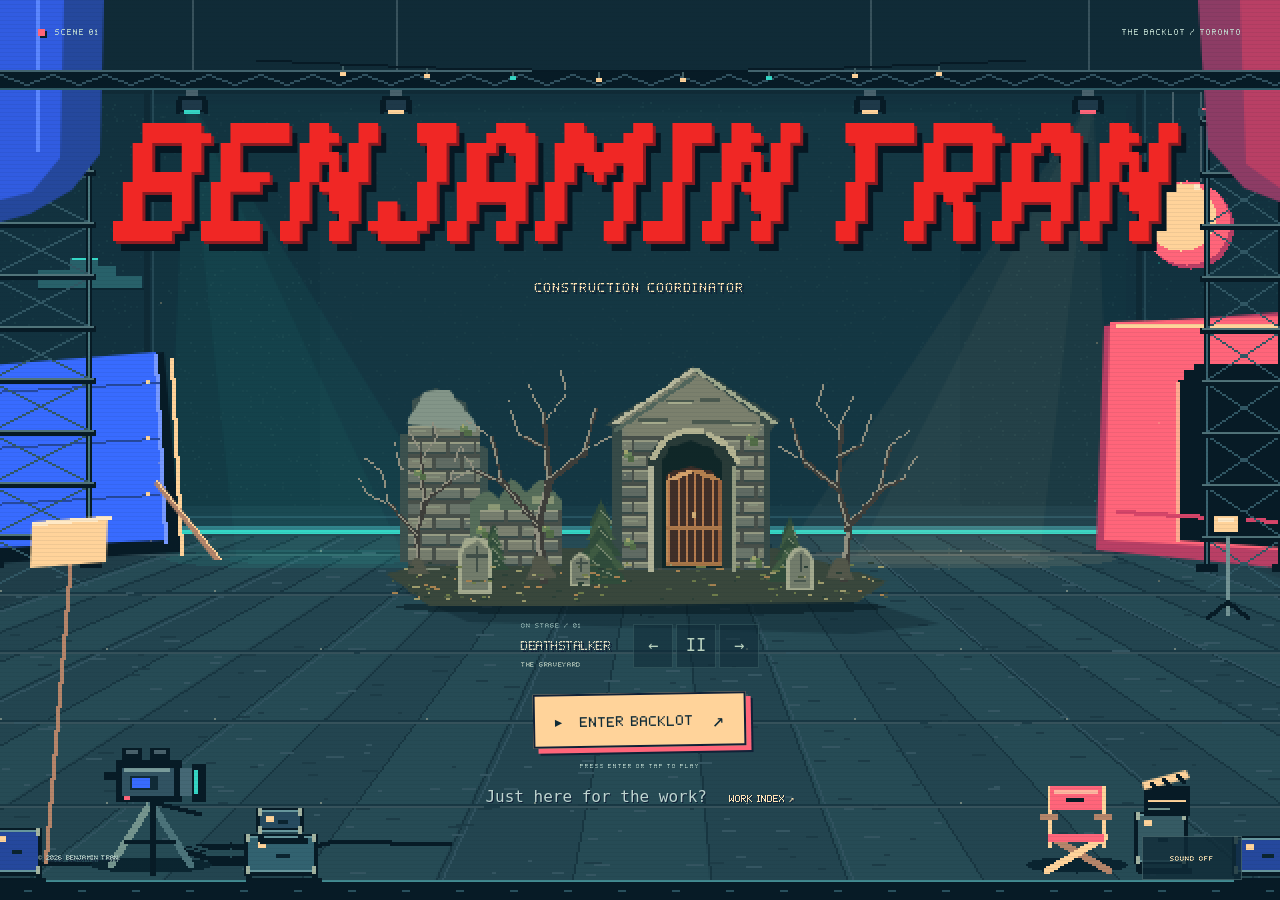
==== index.html @ 0ef18ee2 "Add living crew routines, field notebook and distinct backlot artwork" ====
<!doctype html>
<html lang="en">
<head>
<meta charset="utf-8"><meta name="viewport" content="width=device-width,initial-scale=1,viewport-fit=cover"><meta name="theme-color" content="#142430">
<title>Benjamin Tran</title>
<meta name="description" content="Walk through a pixel-art film set and explore Benjamin Tran's scenic construction work for film, television, commercials and installations.">
<link rel="preload" href="backlot/assets/pixel.ttf" as="font" type="font/ttf" crossorigin>
<link rel="icon" href="backlot/assets/mark.svg" type="image/svg+xml"><link rel="stylesheet" href="backlot/style.css?v=living1"><link rel="stylesheet" href="backlot/title.css?v=titlemenu2">
</head>
<body>
<a class="skip" href="#title-work">Browse the work</a>
<section id="title-screen" class="title-screen is-loading" aria-labelledby="title-name">
 <canvas id="title-scene" aria-hidden="true"></canvas>
 <div class="title-print" aria-hidden="true"></div>
 <div class="title-topline" aria-hidden="true"><span><i></i> SCENE 01</span><span>THE BACKLOT / TORONTO</span></div>
 <div class="title-content">
  <div class="title-kicker" aria-hidden="true"><span></span> A PLAYABLE PORTFOLIO <span></span></div>
  <h1 id="title-name" class="title-logo" aria-label="Benjamin Tran"><span class="title-word">BENJAMIN</span><span class="title-word">TRAN</span></h1>
  <p class="title-role">CONSTRUCTION COORDINATOR</p>
  <div class="title-menu">
   <button id="start-button" class="start-button" disabled><span aria-hidden="true">▶</span> ENTER BACKLOT <span aria-hidden="true">↗</span></button>
   <p class="title-instruction">PRESS ENTER OR TAP TO PLAY</p>
   <button id="title-work" class="title-work" disabled>Just here for the work? <span>WORK INDEX ↗</span></button>
  </div>
  <div id="loading" class="title-loading" role="status">LOADING THE LOT…</div>
 </div>
 <div class="title-showcase" role="group" aria-label="On the soundstage" aria-describedby="title-set-description">
  <div class="title-set-label"><span id="title-set-number" aria-hidden="true">ON STAGE / 01</span><strong id="title-set-name">DEATHSTALKER</strong><span id="title-set-detail">THE GRAVEYARD</span></div>
  <div class="title-set-buttons"><button id="title-set-prev" aria-label="Show previous build">←</button><button id="title-set-pause" aria-label="Pause the set changes" aria-pressed="false">II</button><button id="title-set-next" aria-label="Show next build">→</button></div>
  <p id="title-set-description" class="sr-only">A mossy stone graveyard set with a peaked gatehouse, rusty iron gate, crooked bare trees and headstones.</p>
 </div>
 <span id="crew-seal" class="crew-seal" hidden>CREW<br>APPROVED <span aria-hidden="true">♥</span></span>
 <footer class="title-footer"><span>© 2026 <span id="title-credit">BENJAMIN TRAN</span></span><button id="title-sound" aria-pressed="false">SOUND OFF</button></footer>
</section>
<div id="scene-transition" class="scene-transition" aria-hidden="true" hidden><span></span><span></span></div>
<div class="app" inert>
 <header class="topbar">
  <a class="identity" href="#" id="home-button" aria-label="Benjamin Tran, return to the lot entrance"><span class="clapper" aria-hidden="true">BT</span><span><strong id="identity-name">BENJAMIN TRAN</strong><small id="identity-role">CONSTRUCTION COORDINATOR · DESIGNER</small></span></a>
  <nav aria-label="Portfolio"><button id="index-button" class="index-button">Work index <span>19</span></button><button id="notebook-button" class="notebook-button" aria-label="Open field notebook"><span class="notebook-icon" aria-hidden="true"></span><span class="notebook-label">Notebook</span><span id="notebook-count">0</span></button><button id="map-button">Lot map <span class="key">M</span></button><button id="contact-button" class="desktop-contact">Contact ↗</button><button id="settings-button" class="settings-button" aria-label="Display and sound settings">☷</button></nav>
 </header>
 <main id="lot" aria-label="Interactive film set portfolio">
  <canvas id="world" tabindex="0" aria-label="Explore the backlot using arrow keys or WASD. Press E near a stage, prop, or cat to interact. You can also use Work index to access every project.">Explore Benjamin Tran's work using the Work index button.</canvas>
  <div class="scene-grain" aria-hidden="true"></div>
  <aside id="take-hud" class="take-hud" hidden><div><span id="take-number">TAKE 01</span><strong id="take-call" role="status" aria-live="polite">QUIET ON SET</strong></div><button id="cut-button" aria-label="End the scene and return to exploring">CUT <span>ESC</span></button></aside>
  <button id="minimap-button" class="minimap" aria-label="Open the lot map"><span>STUDIO LOT <span class="map-plus">+</span></span><canvas id="minimap" width="160" height="120" aria-hidden="true"></canvas><small>YOU ARE HERE <i></i></small></button>
  <div id="place" class="place"><span id="place-number">EXT.</span><span id="place-name">THE BACKLOT</span></div>
  <aside id="monitor" class="monitor" aria-label="Featured project">
   <div class="monitor-top"><span><i></i> ON THE MONITOR</span><div><button id="feature-prev" aria-label="Previous featured project">←</button><button id="feature-next" aria-label="Next featured project">→</button></div></div>
   <button id="feature-open" class="monitor-image"><img id="feature-image" alt=""><span class="monitor-play">VIEW PROJECT ↗</span></button>
   <div class="monitor-caption"><span id="feature-category"></span><strong id="feature-title"></strong></div>
  </aside>
  <div class="interaction" id="interaction" hidden><span id="interaction-caption"></span><button id="interact-button"><span class="key">E</span><strong id="interact-label">Enter set</strong><span>↗</span></button></div>
  <div class="touch-controls" id="touch-controls"><div id="joystick" class="joystick" role="group" aria-label="Touch movement joystick"><div class="stick-cross"></div><div class="stick-knob" id="stick-knob"></div></div><button class="touch-action" id="touch-action" aria-label="Interact with nearby stage, prop, or cat">A<span>LOOK</span></button></div>
  <div class="scene-hint" id="scene-hint">Click the ground to walk · Click a stage to visit</div>
 </main>
 <footer class="statusbar"><div><span class="live-dot"></span><span id="status">THE BACKLOT</span><span class="divider">/</span><span id="visited-count">0 OF 4 SETS VISITED</span></div><div class="desktop-keys"><span><b>WASD</b> MOVE</span><span><b>E</b> LOOK</span><span><b>M</b> MAP</span></div><button id="weather-button" aria-pressed="true">☂ LIGHT RAIN</button></footer>
</div>
<dialog id="panel" class="panel" aria-labelledby="panel-title"><div id="panel-inner"></div></dialog>
<div id="toast" class="toast" role="status" aria-live="polite"></div>
<noscript><div class="no-js">This interactive portfolio needs JavaScript. Enable JavaScript to browse the projects, or <a href="mailto:contact@benjamintran.ca">contact Ben</a>.</div></noscript>
<script type="module" src="backlot/app.mjs?v=living1"></script>
</body>
</html>
---- backlot/style.css ----
@font-face{font-family:LotPixel;src:url('assets/pixel.ttf') format('truetype');font-display:swap}
:root{--ink:#142430;--deep:#101e29;--panel:#1c303c;--line:#41515a;--paper:#ebe7d5;--muted:#a2b2ac;--gold:#dec18a;--pixel:LotPixel,monospace;--mono:ui-monospace,SFMono-Regular,Menlo,Consolas,monospace;color-scheme:dark;font-family:var(--mono);color:var(--paper);background:var(--ink)}
*{box-sizing:border-box}body{margin:0;overflow:hidden}button,a,input{touch-action:manipulation}button,a{ -webkit-tap-highlight-color:transparent}button{font:inherit;color:inherit;background:none;border:0;cursor:pointer}button:disabled{cursor:default;opacity:.45}button:focus-visible,a:focus-visible,input:focus-visible{outline:2px solid var(--gold);outline-offset:5px}button:hover{color:var(--gold)}a{color:inherit}img{max-width:100%;display:block}button,summary{-webkit-user-select:none;user-select:none}.app{height:100vh;height:100dvh;display:grid;grid-template-rows:auto minmax(0,1fr) auto}.topbar{min-height:76px;display:flex;align-items:center;justify-content:space-between;gap:20px;padding:12px 28px;background:#142430;border-bottom:1px solid #41515a;z-index:2}.identity{display:flex;gap:14px;align-items:center;text-decoration:none}.identity strong{display:block;font-family:var(--pixel);font-size:18px;font-weight:normal;letter-spacing:.5px;line-height:1.3}.identity small{font-size:9px;display:block;margin-top:4px;letter-spacing:.65px;color:var(--muted)}.clapper{position:relative;font-family:var(--pixel);font-size:18px;padding:13px 8px 3px;border:2px solid var(--paper);height:40px;width:44px;display:flex;align-items:center;justify-content:center}.clapper:before{content:"";position:absolute;left:-2px;right:-2px;top:-3px;height:9px;background:repeating-linear-gradient(130deg,var(--paper) 0 7px,var(--ink) 7px 13px);transform:rotate(-9deg);transform-origin:left bottom;border:1px solid var(--paper)}nav{display:flex;align-items:center;gap:24px}nav button{font-size:11px;padding:10px 0;white-space:nowrap}.index-button span{display:inline-block;padding:3px 5px;background:#31434b;color:#d6cab0;font-size:9px;margin-left:3px}.key{border:1px solid #76867b;font-size:10px;display:inline-flex;align-items:center;justify-content:center;min-width:21px;height:21px;margin-left:5px;color:#d8d8be}.settings-button{font-size:24px}#lot{position:relative;overflow:hidden;min-height:220px;isolation:isolate;background:#24363e}#world{width:100%;height:100%;display:block;image-rendering:pixelated;touch-action:none;outline:none}.scene-grain{position:absolute;inset:0;pointer-events:none;box-shadow:inset 0 0 140px #07152144}.welcome{position:absolute;top:32px;left:30px;max-width:340px;z-index:1;transition:opacity .25s,transform .25s;text-shadow:0 2px 2px #10212d}.welcome:before{content:"";position:absolute;z-index:-1;inset:-34px -50px -40px -32px;background:radial-gradient(ellipse at 10% 20%,#10212dd9 0,#10212dbe 45%,#10212d00 73%);pointer-events:none}.eyebrow{font-size:8px;letter-spacing:1px;color:#bdc5ac;display:flex;align-items:center;gap:7px}.live-dot,.monitor-top i{display:inline-block;width:5px;height:5px;background:#d4b775;box-shadow:0 0 8px #d4b77555;flex:none}.welcome h1{font-family:var(--pixel);font-weight:normal;font-size:30px;line-height:1.45;margin:18px 0 13px;letter-spacing:-.3px}.welcome em{font-style:normal;color:var(--gold);font-size:36px}.welcome p{font-size:12px;line-height:1.7;margin:0 0 20px;color:#d6d8c7}.explore-button{font-family:var(--pixel);font-size:14px;padding:12px 15px;background:#dfc38f;color:#1b2e38;box-shadow:3px 3px 0 #132430}.explore-button:hover{background:#efdbb2;color:#142430}.explore-button span{margin-left:12px}.welcome>small{display:block;max-width:240px;font-size:8px;margin-top:13px;line-height:1.7;color:#bdc5b6}.welcome.dismissed{opacity:0;transform:translateY(-8px);pointer-events:none}.minimap{position:absolute;top:22px;right:26px;width:150px;border:1px solid #8a9b89;background:#152934e8;padding:6px;box-shadow:4px 4px 0 #10232a77}.minimap>span{font-size:8px;display:flex;justify-content:space-between;padding:2px 1px 6px;color:#d8cfb1}.minimap canvas{display:block;width:100%;height:auto;image-rendering:pixelated;opacity:.8}.minimap small{display:flex;justify-content:space-between;font-size:6px;padding-top:6px;color:#b2b9a4}.minimap i{width:5px;height:5px;background:#e3bd82}.map-plus{font-size:10px}.place{position:absolute;top:18px;left:50%;transform:translateX(-50%);display:flex;align-items:center;gap:10px;background:#172b37dc;padding:8px 12px;border:1px solid #7b89755c;font-size:9px;white-space:nowrap}.place>span:first-child{color:var(--gold)}.monitor{position:absolute;left:28px;bottom:24px;width:224px;background:#162a35;border:1px solid #78877d;box-shadow:4px 4px 0 #0b1e2988}.monitor-top{display:flex;justify-content:space-between;align-items:center;font-size:7px;padding:5px 8px;border-bottom:1px solid #52655f}.monitor-top span{display:flex;align-items:center;gap:6px}.monitor-top i{width:4px;height:4px;background:#d88c6c}.monitor-top button{font-size:13px;padding:1px 5px;min-width:25px}.monitor-image{position:relative;width:100%;padding:5px}.monitor-image img{width:100%;height:111px;object-fit:cover}.monitor-play{position:absolute;right:11px;bottom:12px;font-size:7px;padding:5px 7px;background:#142632df;border:1px solid #81928499}.monitor-caption{padding:5px 10px 9px}.monitor-caption span{font-size:7px;color:var(--gold);display:block;margin-bottom:4px;text-transform:uppercase}.monitor-caption strong{font-size:10px;font-weight:normal;line-height:1.4;display:block;white-space:nowrap;overflow:hidden;text-overflow:ellipsis}.scene-hint{position:absolute;bottom:18px;left:50%;transform:translateX(-50%);font-size:8px;color:#ccd1b8;text-shadow:0 1px 2px #071d2c;white-space:nowrap;padding:6px 8px;background:#152b3777}.interaction{position:absolute;bottom:53px;left:50%;transform:translateX(-50%);text-align:center;z-index:2;min-width:230px}.interaction-caption{font-size:9px}.interaction>span{display:block;font-size:8px;margin-bottom:9px;color:#eee3c4;text-shadow:0 2px 3px #132536}.interaction button{display:flex;align-items:center;justify-content:space-between;gap:15px;border:1px solid #dec18a;background:#162a36ed;box-shadow:3px 3px 0 #0c1d28;padding:11px 15px;width:100%}.interaction .key{margin:0}.interaction strong{font-family:var(--pixel);font-size:14px;font-weight:normal}.statusbar{height:43px;display:flex;align-items:center;justify-content:space-between;gap:12px;padding:0 27px;font-size:8px;letter-spacing:.4px;border-top:1px solid #495b5f;background:#142430}.statusbar>div{display:flex;align-items:center;gap:10px}.divider{color:#586e72}#visited-count{color:#a3b5ac}.desktop-keys span{color:#859b95;font-size:8px}.desktop-keys b{font-weight:normal;color:#c3c9b0;margin-right:5px}.statusbar button{font-size:8px;padding:9px 0;color:#afbeb0}.loading{position:absolute;inset:0;background:#182b36;display:flex;align-items:center;justify-content:center;gap:12px;font-size:12px;z-index:5}.loading[hidden]{display:none}.touch-controls{display:none}.toast{position:fixed;top:95px;left:50%;transform:translateX(-50%);z-index:20;padding:12px 18px;background:#dac08e;color:#1c303b;font-size:11px;box-shadow:4px 4px 0 #0d2131;opacity:0;pointer-events:none;transition:opacity .15s;max-width:90vw;text-align:center}.toast.visible{opacity:1}.skip{position:fixed;top:-90px;left:20px;z-index:30;background:#dfc38f;color:#162b34;padding:12px}.skip:focus{top:12px}.no-js{position:fixed;inset:20%;padding:30px;background:#162b34;z-index:30}
/* The in-game journal opens into a readable, image-led portfolio. */
.panel{width:min(1080px,calc(100vw - 56px));max-width:none;max-height:calc(100dvh - 70px);padding:0;background:#e7e3d3;color:#23343c;border:3px solid #182b37;outline:1px solid #cfbe96;box-shadow:8px 8px 0 #081a2c77;overflow:auto}.panel::backdrop{background:#071b2acc;backdrop-filter:blur(4px)}.panel-bar{position:sticky;top:0;z-index:4;display:flex;align-items:center;justify-content:space-between;gap:14px;background:#1b303c;color:#e9e1c9;padding:14px 20px;border-bottom:1px solid #728476;font-size:10px}.panel-bar button{padding:5px 0;font-size:10px;min-height:30px}.panel-bar .panel-close{font-size:14px;padding:5px 9px;border:1px solid #7c8a7b}.panel-label{color:#c6b58c;font-size:9px;letter-spacing:1px}.panel-heading{display:flex;justify-content:space-between;align-items:flex-end;gap:25px;padding:30px 32px 23px}.panel-heading h2{font-family:var(--pixel);font-weight:normal;font-size:29px;line-height:1.25;margin:9px 0 8px}.panel-heading p{font-size:11px;color:#64716d;line-height:1.6;margin:0;max-width:500px}.panel-heading .eyebrow{color:#657568}.count-mark{font-family:var(--pixel);font-size:40px;color:#a2aaa0}.filter-row{display:flex;flex-wrap:wrap;gap:3px;padding:0 32px 20px;border-bottom:1px solid #bcc2b5}.filter-row button{border:1px solid #9aa79a;padding:8px 11px;font-size:10px;color:#334c50}.filter-row button.active,.filter-row button:hover{background:#263e48;color:#efe5ca;border-color:#263e48}.filter-row small{opacity:.65;margin-left:5px}.search-row{display:flex;gap:10px;padding:18px 32px 0}.search-row input{color:#2a4046;font:inherit;font-size:11px;padding:12px;border:1px solid #aab5a7;background:#eeeddf;min-width:0;width:100%;border-radius:0}.projects{display:grid;grid-template-columns:repeat(3,minmax(0,1fr));gap:25px 20px;padding:24px 32px 32px}.project{text-align:left;display:block;padding:0;color:#213840;min-width:0}.project:hover{color:#6a6749}.project-visual{position:relative;overflow:hidden;background:#b3b9a9;aspect-ratio:16/10}.project-visual img{width:100%;height:100%;object-fit:cover;transition:transform .3s}.project:hover img{transform:scale(1.035)}.project-visual:after{content:'↗';position:absolute;right:8px;bottom:8px;background:#e9e1c7;color:#203641;padding:4px 8px}.project-meta{display:flex;justify-content:space-between;font-size:8px;margin:12px 0 6px;color:#798171;text-transform:uppercase}.project h3{font-family:system-ui,sans-serif;font-size:17px;line-height:1.25;font-weight:550;margin:0 0 6px;letter-spacing:-.35px}.project p{font-size:8px;line-height:1.5;margin:0;color:#596e6e;min-height:12px}.empty{padding:35px;grid-column:1/-1;font-size:12px;color:#61736b}.film-title{padding:25px 32px 20px;border-bottom:1px solid #adb7ac}.film-title .eyebrow{color:#6b796e}.film-title h2{font-family:system-ui,sans-serif;font-size:clamp(22px,3vw,37px);font-weight:500;line-height:1.15;letter-spacing:-1px;margin:9px 0 11px}.film-title p{font-size:10px;line-height:1.7;margin:0;color:#50676a}.film-title .watch-link{display:inline-flex;align-items:center;gap:25px;background:#263e48;color:#efe3c7;text-decoration:none;padding:11px 15px;margin:14px 7px 0 0;font-size:10px}.film-body{display:grid;grid-template-columns:minmax(0,1fr) 215px;padding:20px 24px 28px;gap:20px}.gallery-main{background:#182c37;min-height:270px;position:relative;display:flex;justify-content:center;align-items:center;aspect-ratio:16/10;overflow:hidden}.gallery-main img{width:100%;height:100%;max-height:59vh;object-fit:contain}.gallery-nav{display:flex;align-items:center;justify-content:space-between;font-size:9px;margin-top:10px;color:#586e6b}.gallery-nav button{color:#203b47;border:1px solid #92a295;padding:8px 12px}.gallery-thumbs{display:grid;grid-template-columns:repeat(3,minmax(0,1fr));gap:5px;align-content:start}.gallery-thumbs button{padding:2px;border:1px solid transparent;aspect-ratio:1.25}.gallery-thumbs button.active{border-color:#234657}.gallery-thumbs img{height:100%;width:100%;object-fit:cover}.photo-note{font-size:8px;line-height:1.7;color:#6b7970;margin:14px 0}.side-title{font-family:var(--pixel);font-size:13px;font-weight:normal;margin:0 0 12px}.profile{display:grid;grid-template-columns:1fr 1.1fr;gap:30px;padding:10px 32px 35px}.profile img{width:100%;max-height:450px;object-fit:cover;object-position:center 35%}.profile p{font-size:12px;line-height:1.85;color:#455d60;margin:0 0 18px}.slate{display:flex;gap:20px;flex-wrap:wrap;margin-top:24px;padding-top:20px;border-top:1px solid #b1bcad}.slate dt{font-size:8px;color:#7d877a}.slate dd{font-size:10px;margin:6px 0 0}.contact-layout{padding:0 32px 38px}.contact-layout p{font-size:12px;line-height:1.7;color:#536b6b}.contact-row{display:flex;align-items:center;justify-content:space-between;padding:22px 0;border-top:1px solid #a7b3a5;gap:12px}.contact-row div{min-width:0}.contact-row small{display:block;font-size:8px;margin-bottom:9px;color:#61746a}.contact-row a{font-family:system-ui,sans-serif;font-size:clamp(18px,3vw,29px);letter-spacing:-.6px;color:#263f48;text-decoration:none;overflow-wrap:anywhere}.contact-row a:hover{text-decoration:underline}.contact-row>span{font-size:25px;color:#677b6e}.map-layout{display:grid;grid-template-columns:1.25fr 1fr;gap:25px;padding:0 32px 32px}.big-map{width:100%;height:auto;image-rendering:pixelated;border:5px solid #283e46;align-self:start}.map-list{display:flex;flex-direction:column}.map-list button{display:grid;grid-template-columns:30px 1fr 20px;gap:14px;align-items:center;text-align:left;color:#28434c;padding:15px 5px;border-bottom:1px solid #b3bcae}.map-list button:hover{background:#d7d7c7}.map-number{font-family:var(--pixel);font-size:18px;color:#7e8269}.map-list strong{font-weight:normal;font-size:12px;display:block}.map-list small{font-size:8px;color:#788273;display:block;margin-top:5px}.map-foot{font-size:9px;line-height:1.7;color:#687a6b;padding-top:20px}.settings-list{padding:0 32px 30px}.setting{display:flex;justify-content:space-between;align-items:center;border-top:1px solid #b2bbaa;gap:20px;padding:20px 0}.setting strong{display:block;font-size:12px;font-weight:normal}.setting small{display:block;font-size:9px;line-height:1.6;color:#697a6d;margin-top:6px;max-width:430px}.toggle{border:1px solid #7c927e;padding:8px 15px;color:#344e54;font-size:10px;min-width:65px}.toggle[aria-pressed=true]{background:#2c4b52;color:#f1e7c9}.help-copy{font-size:11px;line-height:1.9;color:#556e69;padding:25px 0 0;border-top:1px solid #aab6a5}.help-copy kbd{font:inherit;background:#d2d5c4;padding:2px 4px}.sr-only{position:absolute;width:1px;height:1px;padding:0;margin:-1px;overflow:hidden;clip:rect(0,0,0,0);white-space:nowrap;border:0}
@media(pointer:coarse){.touch-controls{display:flex;position:absolute;bottom:24px;left:22px;right:24px;justify-content:space-between;align-items:flex-end;pointer-events:none}.joystick{position:relative;width:100px;height:100px;border:1px solid #afc1ae80;background:#152c3659;border-radius:50%;touch-action:none;pointer-events:auto}.stick-knob{position:absolute;left:33px;top:33px;width:32px;height:32px;border:1px solid #d3c39a;background:#d4bf8766;border-radius:50%;pointer-events:none}.stick-cross:before,.stick-cross:after{content:"";position:absolute;top:49px;left:15px;width:68px;height:1px;background:#a7b7a233}.stick-cross:after{transform:rotate(90deg)}.touch-action{width:68px;height:68px;border:1px solid #d1bd91;border-radius:50%;background:#172e3d99;color:#e9d4a3;font-family:var(--pixel);font-size:26px;box-shadow:3px 3px 0 #0b1d2855;pointer-events:auto;display:flex;align-items:center;justify-content:center;flex-direction:column;gap:5px}.touch-action span{font-family:var(--mono);font-size:7px}.monitor{left:24px;bottom:155px;width:174px}.monitor-image img{height:83px}.scene-hint{bottom:7px;font-size:7px}.interaction{bottom:35px;min-width:0;width:160px}.interaction button{padding:10px;gap:7px}.interaction .key{display:none}.interaction strong{font-size:12px}.desktop-keys{display:none!important}}
@media(max-width:800px){.topbar{padding:12px 18px;min-height:67px}.identity strong{font-size:14px}.identity small{font-size:7px;letter-spacing:0}.clapper{width:33px;height:32px;font-size:13px}.identity{gap:10px}nav{gap:17px}nav button{font-size:10px}.desktop-contact{display:none}.welcome{left:23px;top:29px}.welcome h1{font-size:25px}.welcome em{font-size:31px}.welcome p{font-size:11px}.minimap{width:117px;right:20px}.place{top:auto;bottom:18px;left:auto;right:20px;transform:none;font-size:8px}.scene-hint{display:none}.statusbar{padding:0 18px;font-size:7px}.statusbar button{font-size:7px}.panel{width:calc(100vw - 30px);max-height:calc(100dvh - 35px)}.projects{grid-template-columns:repeat(2,minmax(0,1fr));padding:20px;gap:23px 15px}.panel-heading{padding:25px 22px 20px}.panel-heading h2{font-size:25px}.filter-row{padding:0 22px 20px}.search-row{padding:18px 22px 0}.film-body{grid-template-columns:1fr;padding:18px}.gallery-thumbs{grid-template-columns:repeat(8,minmax(0,1fr))}.film-title{padding:22px}.profile{gap:20px;padding:0 22px 28px}.profile p{font-size:11px}.map-layout{padding:0 22px 25px;gap:20px}.contact-layout{padding:0 22px 28px}}
@media(max-width:560px){.topbar{min-height:62px;padding:10px 14px;gap:9px}.identity strong{font-size:12px;letter-spacing:0}.identity small{font-size:6px;max-width:130px;line-height:1.5;letter-spacing:0}.identity{gap:8px}.clapper{width:29px;height:28px;font-size:12px;padding:9px 5px 2px}.clapper:before{height:7px}nav{gap:11px}nav button{font-size:9px}nav .key{display:none}#map-button{font-size:0}#map-button:before{content:'MAP';font-size:9px}.settings-button{font-size:20px}nav .index-button{font-size:0}nav .index-button:before{content:'WORK';font-size:9px}.index-button span{display:none}.welcome{top:25px;left:19px;max-width:250px}.welcome .eyebrow{font-size:6px;letter-spacing:.4px;gap:5px}.welcome h1{font-size:23px;margin:13px 0 10px}.welcome em{font-size:26px}.welcome p{font-size:10px;line-height:1.6;margin-bottom:15px}.explore-button{font-size:12px;padding:10px 12px}.welcome>small{font-size:7px;max-width:205px}.minimap{width:80px;right:13px;top:16px;padding:4px}.minimap>span{font-size:6px;line-height:1}.minimap small{font-size:4px}.place{right:14px;bottom:145px;font-size:6px;padding:6px 8px;gap:5px}.monitor{width:146px;left:15px;bottom:145px}.monitor-image img{height:68px}.monitor-top{font-size:5px;padding:4px 5px}.monitor-top button{font-size:12px;min-width:18px;padding:0 2px}.monitor-caption{padding:3px 7px 7px}.monitor-caption strong{font-size:8px}.monitor-caption span{font-size:6px}.monitor-play{font-size:5px;padding:4px}.statusbar{height:34px;padding:0 14px;font-size:6px;gap:7px}.statusbar>div{gap:7px}.statusbar button{font-size:6px}.desktop-keys{display:none!important}.statusbar .divider,#status{display:none}.touch-controls{bottom:24px;left:18px;right:20px}.joystick{width:92px;height:92px}.stick-knob{left:29px;top:29px}.stick-cross:before,.stick-cross:after{top:45px;width:62px}.touch-action{width:61px;height:61px;font-size:23px}.interaction{bottom:33px;left:54%;width:137px}.interaction strong{font-size:11px}.interaction button{padding:10px 8px}.interaction>span{font-size:6px;line-height:1.5}.panel{width:calc(100vw - 18px);max-height:calc(100dvh - 18px);border-width:2px}.panel-bar{padding:8px 12px;font-size:8px;gap:8px}.panel-bar button{font-size:8px}.panel-heading{padding:21px 17px 19px;align-items:center;gap:15px}.panel-heading h2{font-size:22px;margin:6px 0 10px}.panel-heading p{font-size:9px}.count-mark{font-size:30px}.panel-label{font-size:7px}.projects{padding:17px;gap:22px 12px}.project h3{font-size:14px;letter-spacing:-.2px}.project p{font-size:7px}.project-meta{font-size:6px;gap:5px;margin-top:9px}.project-visual{aspect-ratio:1.15}.project-visual:after{font-size:10px;padding:3px 6px}.filter-row{padding:0 17px 17px;gap:4px}.filter-row button{font-size:8px;padding:8px}.filter-row small{display:none}.search-row{padding:14px 17px 0}.search-row input{padding:10px;font-size:10px}.film-title{padding:18px}.film-title h2{font-size:25px}.film-title p{font-size:8px}.film-title .watch-link{font-size:9px}.film-body{padding:12px;gap:20px}.gallery-main{min-height:210px;aspect-ratio:1.2}.gallery-nav{font-size:8px}.gallery-thumbs{grid-template-columns:repeat(6,minmax(0,1fr))}.profile{grid-template-columns:1fr;padding:0 17px 25px}.profile img{max-height:280px;object-position:center 35%}.profile p{font-size:11px}.contact-layout{padding:0 17px 27px}.contact-layout p{font-size:10px}.contact-row{padding:18px 0}.contact-row small{font-size:7px}.contact-row a{font-size:20px}.map-layout{grid-template-columns:1fr;padding:0 17px 25px;gap:14px}.big-map{max-height:260px;object-fit:contain;background:#1b3039}.map-list button{padding:11px 5px}.map-list strong{font-size:11px}.map-list small{font-size:7px}.map-foot{padding-top:14px}.settings-list{padding:0 17px 22px}.setting{padding:17px 0}.setting strong{font-size:11px}.setting small{font-size:8px}.help-copy{font-size:10px}.toast{top:78px;font-size:9px}}
@media(max-height:550px) and (min-width:560px){.topbar{min-height:50px;padding:8px 18px}.identity small{display:none}.clapper{height:29px;width:32px;font-size:12px}.statusbar{height:30px}.welcome{top:18px;left:20px}.welcome h1{font-size:19px;margin:10px 0}.welcome em{font-size:23px}.welcome p,.welcome>small{display:none}.welcome .eyebrow{font-size:6px}.explore-button{font-size:11px;padding:8px 10px}.monitor{left:auto;right:19px;bottom:107px;width:142px}.monitor-image img{height:61px}.monitor-top{font-size:5px}.monitor-caption strong{font-size:8px}.monitor-caption span{font-size:6px}.minimap{width:85px;top:12px;right:19px}.minimap>span{font-size:6px}.minimap small{display:none}.place{top:13px;bottom:auto;left:50%;right:auto;transform:translateX(-50%);font-size:7px}.touch-controls{bottom:15px}.joystick{width:85px;height:85px}.stick-knob{left:25px;top:25px}.stick-cross:before,.stick-cross:after{top:41px;left:13px;width:58px}.touch-action{width:60px;height:60px;font-size:22px}.interaction{bottom:20px;width:190px}.scene-hint{display:none}.panel{max-height:calc(100dvh - 18px)}.gallery-main{min-height:190px}.gallery-main img{max-height:65vh}}
@media(prefers-reduced-motion:reduce){*,*:before,*:after{transition:none!important;animation:none!important;scroll-behavior:auto!important}}
@media(pointer:coarse){.playing .monitor{display:none}}
.profile [data-contact]{color:#243d48;border:1px solid #809080;font-size:10px;padding:12px 16px;margin-top:18px}
.gallery-main video{display:block;width:100%;height:100%;max-height:59vh;object-fit:contain}.video-thumb{display:flex;flex-direction:column;gap:5px;align-items:center;justify-content:center;background:#263e48;color:#dbc393;width:100%;height:100%;font-size:17px}.video-thumb small{font-size:6px}.project-info{display:flex;flex-wrap:wrap;gap:18px 30px;margin:20px 0 0}.project-info dt{font-size:8px;color:#7d877a}.project-info dd{font-size:10px;margin:6px 0 0}.film-title .project-writeup{margin-top:15px;white-space:pre-line;max-width:800px}.category-reel{padding:0 32px 22px}.category-reel a{display:inline-block;background:#263e48;color:#efe3c7;text-decoration:none;padding:11px 15px;font-size:10px}.monitor[hidden]{display:none}.welcome #welcome-copy{max-width:280px}.panel-bar>span:not(.panel-label){font-size:8px;max-width:45%;text-overflow:ellipsis;overflow:hidden;white-space:nowrap}
@media(max-width:560px){.welcome #welcome-copy{max-width:230px}.category-reel{padding:0 17px 18px}.gallery-main video{max-height:60vh}}

/* A cartridge-era title screen. The name is the title; the lot is the backdrop. */
[hidden]{display:none!important}
.title-screen{position:fixed;inset:0;z-index:10;min-height:100dvh;overflow:auto;background:#101b2b;isolation:isolate;color:#f4e8c9}
#title-scene{position:absolute;inset:0;width:100%;height:100%;image-rendering:pixelated;z-index:-3}
.title-shade{position:absolute;inset:0;z-index:-2;background:linear-gradient(180deg,#101324ed 0%,#131e3099 35%,#15223455 68%,#0e182ce8 100%)}
.title-shade:after{content:'';position:absolute;inset:0;background:repeating-linear-gradient(0deg,#060f1b18 0 1px,transparent 1px 4px);pointer-events:none}
.cartridge-frame{position:absolute;inset:20px;border:2px solid #a7ad8b55;box-shadow:0 0 0 5px #111c2b55,inset 0 0 0 3px #111c2b55;pointer-events:none;display:flex;justify-content:space-between;align-items:flex-start;padding:14px 18px;font-family:var(--pixel);font-size:9px;color:#bdc5ae;letter-spacing:1px}
.title-content{min-height:100dvh;padding:78px 32px 100px;display:flex;flex-direction:column;align-items:center;justify-content:center;text-align:center}
.title-spark{font-family:var(--pixel);color:#e6be7c;font-size:22px;margin-bottom:24px;text-shadow:0 3px 0 #6c5065}
.title-content h1{font-family:var(--pixel);font-weight:normal;line-height:1.3;font-size:clamp(52px,12vw,132px);letter-spacing:1px;margin:0;color:#f4e8c9;text-shadow:0 3px 0 #d2b780,3px 6px 0 #65516a,6px 9px 0 #151d35}
.title-content h1 span{display:block}.title-content h1 span:last-child{font-size:1.55em;line-height:1.25;letter-spacing:5px;margin-top:4px}
.title-role{font-family:var(--pixel);color:#d5bd89;font-size:clamp(9px,1.7vw,15px);letter-spacing:clamp(1px,.2vw,3px);line-height:1.8;margin:20px 0 0;text-shadow:2px 2px 0 #142033}
.title-rule{display:flex;align-items:center;gap:7px;margin:28px 0 24px}.title-rule:before,.title-rule:after{content:'';width:70px;height:2px;background:#b2b28a66}.title-rule i{width:4px;height:4px;transform:rotate(45deg);background:#d7b883}.title-rule i:nth-child(2){width:7px;height:7px;background:#eee0b5}
.start-button{position:relative;font-family:var(--pixel);font-size:clamp(15px,2.2vw,22px);line-height:1.6;letter-spacing:1px;min-height:48px;padding:8px 26px;color:#f7e5b5;text-shadow:2px 3px 0 #142030}
.start-button>span{position:absolute;left:0;top:9px;font-size:15px;animation:start-blink 1.6s steps(1,end) infinite;color:#e4ae7d}
@keyframes start-blink{0%,60%{opacity:1}61%,100%{opacity:0}}
.title-work{font-family:var(--pixel);font-size:11px;letter-spacing:1px;min-height:44px;padding:12px 24px;color:#c1cbb7}.title-work:hover{color:#ffdf9b}.title-instruction{font-size:8px;letter-spacing:1px;color:#b0bfb5;margin:15px 0 0}.title-loading{font-family:var(--pixel);font-size:10px;line-height:1.7;max-width:290px;margin-top:20px;color:#dac696}.title-loading button{border:1px solid #dec18a;padding:10px 18px;min-height:44px}.title-loading a{font-family:var(--mono);font-size:11px}
.title-footer{position:absolute;bottom:max(42px,env(safe-area-inset-bottom));left:42px;right:42px;display:flex;align-items:center;justify-content:space-between;gap:20px;color:#b2beaa;font-family:var(--pixel);font-size:8px;letter-spacing:.5px}.title-footer button{min-height:44px;padding:8px 0 8px 15px;font-size:9px;color:#d3c89e}
.crew-seal{position:absolute;right:55px;bottom:105px;border:2px solid #a8c1a1;color:#c8d8ac;box-shadow:inset 0 0 0 3px #132b36;padding:10px 12px;font-family:var(--pixel);font-size:9px;line-height:1.8;transform:rotate(-6deg);background:#132b36d9}.crew-seal span{color:#dd9c9a;margin-left:7px}
.take-hud{position:absolute;top:25px;left:50%;transform:translateX(-50%);z-index:3;background:#14232cec;border:2px solid #d6c198;box-shadow:3px 3px 0 #0c1729;padding:12px 15px;display:flex;align-items:center;justify-content:space-between;gap:25px;min-width:310px;max-width:calc(100% - 30px)}
.take-hud strong{display:block;font-family:var(--pixel);font-size:16px;font-weight:normal;line-height:1.5;color:#f0dab2}.take-hud div>span{display:block;font-size:8px;color:#d9957d;letter-spacing:2px;margin-bottom:6px}.take-hud button{font-family:var(--pixel);font-size:12px;padding:11px;border:1px solid #7d8d81;min-height:44px}.take-hud button span{font-family:var(--mono);display:block;font-size:7px;margin-top:5px;color:#a0b5aa}
.rolling .monitor,.rolling .minimap,.rolling .place,.rolling .touch-controls,.rolling .interaction,.rolling .scene-hint{visibility:hidden}
#lot.rolling:before,#lot.rolling:after{content:'';position:absolute;left:0;right:0;height:12px;background:#0c1824;z-index:1;pointer-events:none}#lot.rolling:before{top:0}#lot.rolling:after{bottom:0}
.backstage-layout{padding:0 32px 5px}.backstage-drawing{display:block;width:100%;height:auto;image-rendering:pixelated;border:3px solid #2c424b;background:#253741}.backstage-note{display:flex;justify-content:space-between;gap:25px;padding:18px 0 0}.backstage-note p{font-size:11px;line-height:1.9;color:#4d6565;max-width:590px;margin:0}.backstage-note>span{font-family:var(--pixel);font-size:9px;line-height:1.7;color:#637769;white-space:nowrap}.crew-note{padding:15px;border:1px dashed #79927e;font-size:10px;line-height:1.8;color:#3b5d55;margin-bottom:18px}.title-return{font-size:10px;border:1px solid #819580;padding:13px 17px;margin-top:24px;min-height:44px;color:#304d50}
body.calm .start-button>span{animation:none}body.calm .title-screen *,body.calm .title-screen *:before,body.calm .title-screen *:after{transition:none;animation:none}
@media(max-width:560px){.cartridge-frame{inset:14px;padding:14px 10px;font-size:7px;letter-spacing:0}.title-content{padding:72px 22px 110px}.title-spark{font-size:18px;margin-bottom:24px}.title-content h1{font-size:clamp(44px,15.8vw,76px);letter-spacing:0}.title-content h1 span:last-child{letter-spacing:3px;font-size:1.75em}.title-role{font-size:9px;letter-spacing:1px;margin-top:21px}.title-rule{margin:29px 0 24px}.title-rule:before,.title-rule:after{width:42px}.start-button{font-size:16px}.title-work{font-size:10px}.title-instruction{font-size:7px}.title-footer{left:28px;right:28px;bottom:max(30px,env(safe-area-inset-bottom));font-size:6px;letter-spacing:0;gap:12px}.title-footer button{font-size:7px}.crew-seal{position:static;transform:rotate(-3deg);font-size:7px;margin-top:20px;padding:6px 9px}.take-hud{top:20px;min-width:0;width:calc(100% - 28px);padding:10px 12px;gap:12px}.take-hud strong{font-size:12px}.backstage-layout{padding:0 17px}.backstage-note{display:block}.backstage-note p{font-size:10px}.backstage-note>span{display:block;font-size:8px;margin-top:12px}}
@media(max-height:580px) and (min-width:560px){.title-content{padding:45px 25px 55px}.title-spark{display:none}.title-content h1{font-size:46px}.title-content h1 span{display:inline}.title-content h1 span+span:before{content:' '}.title-content h1 span:last-child{font-size:1em;letter-spacing:1px;line-height:1.3}.title-role{font-size:10px;margin-top:14px}.title-rule{margin:15px 0 10px}.start-button{font-size:17px}.title-work{font-size:9px;min-height:35px;padding:7px 20px}.title-instruction{margin-top:4px;font-size:7px}.title-footer{bottom:22px;font-size:6px}.cartridge-frame{inset:12px;font-size:7px;padding:9px 14px}.crew-seal{bottom:55px;right:35px;font-size:7px}.take-hud{top:16px;padding:8px 12px}.take-hud strong{font-size:12px}}
@media(prefers-reduced-motion:reduce){.start-button>span{animation:none}}
@media(max-height:700px) and (max-width:560px){.title-content{padding:60px 22px 90px}.title-spark{display:none}.title-content h1{font-size:48px}.title-role{margin-top:16px}.title-rule{margin:18px 0 16px}.title-instruction{margin-top:8px}.crew-seal{display:none}}

@media(max-height:600px) and (max-width:560px){.title-content{padding:45px 22px 80px}.title-content h1{font-size:40px}.title-role{margin-top:12px}.title-rule{margin:12px 0}.title-instruction{margin-top:5px}}
@media(max-height:560px) and (max-width:560px){.title-content h1{font-size:34px}}
@media(min-width:561px){.title-content h1{font-size:clamp(36px,min(7.2vw,13vh),110px)}.title-content h1 span{display:inline}.title-content h1 span+span:before{content:' '}.title-content h1 span:last-child{font-size:1em;line-height:1.3;letter-spacing:1px;margin:0}}
@media(min-width:561px) and (max-height:720px){.title-content{padding:55px 25px 80px}.title-spark{display:none}.title-role{font-size:11px;margin-top:14px}.title-rule{margin:18px 0 14px}.title-instruction{margin-top:8px}}
@media(max-width:560px) and (min-height:701px){.title-content h1{font-size:clamp(44px,min(15.8vw,7vh),76px)}}

/* Optional crew discoveries use the same accessible dialog as the portfolio. */
.panel[data-kind=lighting],.panel[data-kind=build]{max-width:800px}.panel[data-kind=craft]{max-width:640px}
.department-body{padding:0 32px 30px}.department-scene{display:block;width:100%;height:auto;image-rendering:pixelated;background:#233842;border:4px solid #334c50}.light-preview{max-height:340px;object-fit:contain}
.lighting-cues{display:grid;grid-template-columns:repeat(3,minmax(0,1fr));gap:8px;margin-top:16px}.lighting-cues button{position:relative;display:flex;align-items:center;gap:9px;min-height:64px;padding:10px 12px;border:1px solid #8e9e8d;background:#dedfcd;text-align:left;color:#2e484c}.lighting-cues button[aria-pressed=true]{background:#263f49;color:#f1e0ba;border-color:#263f49;box-shadow:inset 0 -3px #b9a273}.cue-number{font-family:var(--pixel);font-size:11px;opacity:.6}.lighting-cues i{width:9px;height:9px;background:var(--cue);box-shadow:0 0 0 2px #2b424626;flex:none}.lighting-cues strong{font-size:11px;font-weight:normal;line-height:1.4}
.department-note{min-height:3.2em;font-size:11px;line-height:1.7;color:#516a63;margin:18px 0}.department-return{min-height:44px;border:1px solid #7d9281;padding:10px 15px;font-family:var(--pixel);font-size:11px;color:#2e494c}.department-return:hover{background:#263f49;color:#f1e0ba}.department-footnote{font-size:10px;line-height:1.6;color:#617267;margin:16px 0 0}
.crew-conversation{display:grid;grid-template-columns:96px minmax(0,1fr);gap:17px;padding:16px;background:#243e48;border:3px solid #829787;box-shadow:4px 4px 0 #a4ae9c;color:#f1e4c9}.crew-conversation canvas{display:block;width:96px;height:96px;image-rendering:pixelated;border:2px solid #b4b99a}.crew-speech>span{font-family:var(--pixel);font-size:9px;letter-spacing:.5px;color:#c6b489}.crew-speech p{font-size:12px;line-height:1.8;margin:13px 0 0;min-height:5.4em}.crew-choices{display:grid;gap:8px;margin:23px 0 19px}.crew-choices button{display:flex;justify-content:space-between;gap:15px;min-height:48px;border:1px solid #96a58f;padding:13px 15px;text-align:left;color:#28474b;font-size:11px;line-height:1.5}.crew-choices button:hover{background:#d1d7c2}.crew-choices button span{color:#75826e}
.build-steps{display:grid;grid-template-columns:repeat(4,minmax(0,1fr));margin-top:16px;gap:7px}.build-steps button{min-height:59px;text-align:left;display:flex;align-items:center;gap:10px;padding:10px;border:1px solid #93a28d;color:#304d4e;font-size:10px}.build-steps button>span{font-family:var(--pixel);font-size:14px;color:#758773}.build-steps button[aria-pressed=true]{background:#29454c;color:#f1e0ba;border-color:#29454c}.build-steps button[aria-pressed=true]>span{color:#dec18a}.build-actions{display:flex;justify-content:space-between;gap:12px;flex-wrap:wrap}.crew-discoveries{font-family:var(--pixel);font-size:10px;color:#6a785e;margin:25px 0 18px}
@media(max-width:560px){.department-body{padding:0 17px 23px}.light-preview{max-height:255px}.lighting-cues{gap:5px;margin-top:11px}.lighting-cues button{flex-wrap:wrap;gap:7px;padding:10px 8px;min-height:70px}.lighting-cues strong{flex-basis:100%;font-size:10px}.crew-conversation{grid-template-columns:64px minmax(0,1fr);gap:12px;padding:12px}.crew-conversation canvas{width:64px;height:64px}.crew-speech>span{font-size:7px;line-height:1.6;display:block}.crew-speech p{font-size:11px;line-height:1.7;min-height:6.8em;margin-top:8px}.crew-choices button{font-size:10px}.build-steps{gap:5px}.build-steps button{display:block;min-height:62px;padding:8px 6px;font-size:9px}.build-steps button>span{display:block;margin-bottom:8px;font-size:12px}.department-note{font-size:10px}.department-return{font-size:10px;padding:10px 11px}}

/* Hosted films stay inside the project window; their own controls remain unobstructed. */
.gallery-main:has(.hosted-video){min-height:240px}.hosted-video{width:100%;height:100%;display:flex;flex-direction:column;min-height:240px}.hosted-video iframe{display:block;border:0;width:100%;min-height:200px;flex:1;background:#101820}.video-fallback{display:block;flex-shrink:0;color:#d9d9c4;font-size:9px;line-height:1.6;text-align:center;padding:11px 8px;text-underline-offset:3px}.video-fallback:hover{color:#fff}.film-title button.watch-link{border:0;cursor:pointer;text-align:left;font:inherit;font-size:10px}.film-title .watch-link:focus-visible,.video-fallback:focus-visible{outline:2px solid #b59a66;outline-offset:3px}


/* Optional crew encounters share the game's existing department UI. */
.encounter-controls{display:flex;flex-wrap:wrap;gap:10px;margin:18px 0}.encounter-controls button{font:inherit;color:var(--paper,#e9dfc3);background:#223e49;border:1px solid #8eaa9a;padding:12px 16px;min-height:44px;cursor:pointer}.encounter-controls button[aria-pressed=true]{background:#bca271;color:#172b36}.encounter-controls button:focus-visible{outline:3px solid #f3d28c;outline-offset:3px}.encounter-controls button:disabled{opacity:.45;cursor:default}.wrap-credits{text-align:center;min-height:70px;padding:20px 0}.wrap-credits h3{font-family:inherit;font-size:clamp(24px,5vw,44px);color:#f3d28c;margin:18px 0}.wrap-credits p{line-height:1.8}.department-scene{image-rendering:pixelated}@media(max-width:540px){.encounter-controls button{flex:1 1 140px}}

/* A pocket notebook: ruled paper, divider tabs and pencil checkmarks. */
.notebook-button{display:inline-flex;align-items:center;gap:7px}.notebook-icon{width:14px;height:18px;border:1px solid #d8c99e;border-left:4px solid #b98b68;display:inline-block;position:relative}.notebook-icon:after{content:'';position:absolute;left:3px;right:2px;top:5px;height:1px;background:#d8c99e;box-shadow:0 4px #d8c99e}#notebook-count{font-size:9px;color:#d6c6a5}nav{gap:18px}.panel[data-kind=notebook]{max-width:900px;background:#e8e3cf;color:#263b43}.notebook-heading{display:flex;justify-content:space-between;align-items:center;padding:30px 36px 26px;border-bottom:1px solid #a7afa0}.notebook-heading>div>span{font-size:9px;letter-spacing:1px;color:#657369}.notebook-heading h2{font:36px var(--pixel);margin:10px 0;color:#263b43}.notebook-heading p{font-size:12px;line-height:1.6;margin:0;color:#5d706c}.notebook-binding{font-size:42px;color:#9c6653;transform:rotate(-12deg);padding:10px 20px}.notebook-tabs{display:flex;padding:0 36px;gap:5px;background:#d8d7c2;border-bottom:1px solid #a7afa0}.notebook-tabs button{padding:16px 18px;min-height:48px;font-size:12px;border:1px solid transparent;border-bottom:0;position:relative}.notebook-tabs button[aria-pressed=true]{background:#eee9d6;border-color:#a7afa0;color:#263b43}.notebook-tabs button[aria-pressed=true]:after{content:'';position:absolute;height:3px;background:#a46650;left:18px;right:18px;bottom:7px}.notebook-tabs button span{font-size:9px;margin-left:9px;color:#697b6f}.notebook-page{padding:28px 36px;min-height:300px;background:linear-gradient(90deg,transparent 24px,#b9816940 24px,#b9816940 25px,transparent 25px),repeating-linear-gradient(0deg,#a0b2a214 0 1px,transparent 1px 28px),#eee9d6}.notebook-page button:hover,.notebook-foot button:hover{color:#8c5039}.notebook-page button:focus-visible,.notebook-tabs button:focus-visible,.notebook-foot button:focus-visible{outline-color:#8c5039}.notebook-empty{max-width:410px;margin:25px auto;text-align:center;padding:16px}.notebook-empty h3{font:24px var(--pixel);line-height:1.4;margin:18px 0 10px}.notebook-empty p{font-size:12px;line-height:1.9;color:#65716a}.notebook-empty button{font-size:11px;border-bottom:1px solid #9f6d54;min-height:44px}.notebook-bookmark{display:block;width:24px;height:35px;margin:auto;background:#a46d53;clip-path:polygon(0 0,100% 0,100% 100%,50% 76%,0 100%)}.notebook-project{display:flex;align-items:center;border-bottom:1px solid #a5afa0;padding:16px 0;gap:16px}.notebook-project:first-child{padding-top:0}.notebook-project-open{display:flex;gap:22px;align-items:center;text-align:left;flex:1;min-width:0}.notebook-project-open img{width:150px;height:99px;object-fit:cover;border:4px solid #f6f0df;box-shadow:2px 2px #263c3e30}.notebook-project-open small,.notebook-crew small{display:block;font-size:9px;color:#64736a;margin-bottom:9px}.notebook-project-open strong{font:22px var(--pixel);display:block;line-height:1.35}.notebook-project-open em{font-size:10px;font-style:normal;display:block;margin-top:10px;color:#7f604b}.notebook-remove{font-size:10px;min-height:44px;color:#7a6656;padding:8px}.notebook-missing{flex:1;font-size:12px}.notebook-missing p{font-size:10px;color:#64736a}.notebook-section+section{margin-top:32px}.notebook-section h3{font:24px var(--pixel);display:flex;justify-content:space-between;align-items:center;margin:0 0 16px}.notebook-section h3>span{font:10px var(--mono);color:#65746b}.notebook-places{display:grid;grid-template-columns:1fr 1fr;gap:4px 28px}.notebook-places button{display:flex;align-items:center;gap:12px;min-height:62px;text-align:left;border-bottom:1px solid #afbaaa}.notebook-places button>span:nth-child(2){flex:1}.pencil-check{font-size:22px;color:#718f79}.notebook-places strong{font-size:12px;font-weight:500}.notebook-places small{display:block;font-size:9px;color:#6f7e71;margin-top:6px}.notebook-stamps{display:grid;grid-template-columns:repeat(3,minmax(0,1fr));gap:12px}.notebook-stamp{padding:15px 12px;border:1px dashed #bac1ae;min-height:127px;color:#7c887b}.notebook-stamp>span{display:inline-flex;align-items:center;justify-content:center;width:26px;height:26px;border:1px solid currentColor;border-radius:50%;font-size:15px;float:left;margin:0 8px 8px 0}.notebook-stamp strong{font:17px var(--pixel);line-height:1.5}.notebook-stamp p{clear:both;font-size:10px;line-height:1.7;margin:10px 0 0}.notebook-stamp.stamped{color:#41695b;border:2px solid #6e907b;background:#789a7910}.notebook-crew article{display:flex;align-items:center;gap:22px;padding:20px 0;border-bottom:1px solid #aab5a3}.notebook-crew canvas{width:88px;height:88px;image-rendering:pixelated;border:3px solid #d8cfb6;flex-shrink:0}.notebook-crew article>div{flex:1;min-width:0}.notebook-crew h3{font:24px var(--pixel);margin:0 0 8px}.notebook-crew p{font-size:11px;line-height:1.8;margin:0;color:#637366}.crew-met{font-size:9px;color:#66866b}.notebook-foot{border-top:1px solid #a7afa0;padding:18px 36px;display:flex;align-items:center;justify-content:space-between;gap:15px;font-size:9px;color:#677467}.notebook-foot button{min-height:44px;border:1px solid #a6ae98;padding:8px 12px;color:#3f5e51}.project-notebook-tools{display:flex;flex-wrap:wrap;align-items:center;gap:12px;margin:18px 0}.project-notebook-tools button{min-height:44px;padding:11px 14px;font-size:10px;border:1px solid #9aab99;color:#3e5f53}.project-notebook-tools .save-project[aria-pressed=true]{background:#4c7363;color:#eee6d1;border-color:#4c7363}.project-notebook-tools button:hover{color:#83593d}.project-notebook-tools button:focus-visible{outline-color:#9c6653}
@media(max-width:860px){nav{gap:12px}.notebook-label{display:none}.notebook-button{min-width:35px;min-height:44px}.notebook-heading{padding:24px}.notebook-tabs{padding:0 24px}.notebook-page{padding:24px}.notebook-foot{padding:12px 24px}}
@media(max-width:560px){.topbar nav{gap:10px}.notebook-button{gap:4px}.notebook-heading{padding:22px 18px}.notebook-heading h2{font-size:30px}.notebook-heading>div>span{font-size:7px}.notebook-heading p{font-size:10px}.notebook-binding{font-size:30px;padding:5px}.notebook-tabs{padding:0 12px;gap:2px}.notebook-tabs button{font-size:10px;padding:14px 10px;flex:1}.notebook-tabs button span{margin-left:5px}.notebook-page{padding:20px 18px;background:#eee9d6}.notebook-project{gap:8px}.notebook-project-open{gap:12px}.notebook-project-open img{width:88px;height:72px}.notebook-project-open strong{font-size:17px}.notebook-project-open small{font-size:7px}.notebook-project-open em{font-size:8px}.notebook-remove{font-size:8px;padding:4px}.notebook-places{grid-template-columns:1fr}.notebook-stamps{grid-template-columns:repeat(2,minmax(0,1fr));gap:8px}.notebook-stamp{padding:11px 9px}.notebook-stamp strong{font-size:16px}.notebook-stamp p{font-size:9px}.notebook-crew article{gap:12px}.notebook-crew canvas{width:64px;height:64px}.notebook-crew h3{font-size:21px}.notebook-crew p{font-size:10px}.notebook-crew small{font-size:8px}.crew-met{font-size:8px}.notebook-foot{padding:12px 18px;align-items:flex-start}.notebook-foot>span{max-width:140px;line-height:1.8;font-size:8px}.notebook-foot button{font-size:8px}.project-notebook-tools button{font-size:9px}}
---- backlot/title.css ----
/* A title sequence with its own stage, not the playable lot beneath a menu. */
.title-screen{--title-ink:#0b2031;--apricot:#ffd39a;--coral:#ff657a;--mint:#35d6c5;position:fixed;inset:0;z-index:10;min-height:0;height:100vh;height:100dvh;overflow:auto;background:#102b37;color:#fff1d3;isolation:isolate}
.title-screen #title-scene{position:absolute;inset:0;z-index:-2;width:100%;height:100%;image-rendering:pixelated;pointer-events:none}
.title-print{position:absolute;inset:0;z-index:-1;pointer-events:none;background:repeating-linear-gradient(0deg,transparent 0 3px,#071c2210 3px 4px)}
.title-topline{position:absolute;top:max(28px,env(safe-area-inset-top));left:38px;right:38px;display:flex;align-items:center;justify-content:space-between;gap:16px;font-family:var(--pixel);font-size:8px;letter-spacing:1px;color:#c2ddd1;z-index:1}
.title-topline>span{display:flex;gap:10px;align-items:center}.title-topline i{width:7px;height:7px;background:#ff657a;box-shadow:2px 2px 0 #09202c}
.title-screen .title-content{width:min(1080px,90%);margin:0 auto;min-height:600px;height:100%;padding:70px 12px 110px;display:flex;flex-direction:column;align-items:center;justify-content:center;text-align:center}
.title-kicker{display:flex;align-items:center;gap:12px;margin-bottom:22px;font-family:var(--pixel);font-size:8px;line-height:1.6;letter-spacing:2px;color:#bad3c5;white-space:nowrap}.title-kicker span{display:block;width:21px;height:2px;background:#35d6c5;box-shadow:2px 2px 0 #0a1c30}
.title-screen .title-content h1.title-logo{width:100%;max-width:920px;position:relative;display:flex;flex-direction:column;align-items:center;gap:0;font-family:var(--pixel);font-size:inherit;letter-spacing:0;line-height:1.15;margin:0 0 0 -8px;font-weight:normal;text-shadow:none;filter:drop-shadow(0 9px 0 #071c2b66)}
.title-screen .title-logo .title-word{--title-size:clamp(40px,min(11.5vw,18vh),170px);display:flex;align-items:baseline;justify-content:center;white-space:pre;width:max-content;max-width:none;font-size:calc(var(--title-size) * var(--fit,1));line-height:1.08;letter-spacing:-.02em;margin:0;transform:rotate(-3deg);position:relative;z-index:1}
.title-screen .title-logo .title-word:last-child{--title-size:clamp(66px,min(17vw,22vh),240px);margin-top:6px;transform:rotate(-3deg);letter-spacing:.03em;line-height:1.1;z-index:0}
.title-screen .title-logo .title-word:before{content:none}
.title-word i{font:inherit;display:inline-block;color:var(--letter-color,#ffd39a);font-style:normal;transform:rotate(var(--tilt));-webkit-text-stroke:1.2px #102137;paint-order:stroke fill;text-shadow:2px 0 #102137,-2px 0 #102137,0 2px #102137,0 -2px #102137,3px 4px #102137,4px 5px #7841b0,5px 6px #7841b0,6px 7px #7841b0,7px 8px #7841b0,8px 9px #102137,9px 10px #102137}
.title-word i:nth-child(3n+1){text-shadow:2px 0 #102137,-2px 0 #102137,0 2px #102137,0 -2px #102137,3px 4px #102137,4px 5px #b6436d,5px 6px #b6436d,6px 7px #b6436d,7px 8px #b6436d,8px 9px #102137,9px 10px #102137}
.title-screen .title-role{font-family:var(--pixel);font-size:clamp(8px,1.15vw,13px);line-height:1.8;letter-spacing:2px;color:#ffe4b5;text-shadow:2px 2px 0 #102137;margin:25px 0 0;padding:0 14px;position:relative}
.title-menu{margin-top:25px;display:flex;flex-direction:column;align-items:center}
.title-screen .start-button{position:relative;display:flex;align-items:center;justify-content:center;gap:18px;min-height:54px;padding:14px 20px 12px;font-family:var(--pixel);font-size:14px;line-height:1.5;letter-spacing:0;background:#ffd39a;color:#102b37;text-shadow:none;border:2px solid #102137;box-shadow:5px 5px 0 #ff657a,7px 7px 0 #102137;transform:rotate(-1deg);transition:transform .14s,box-shadow .14s,background .14s}
.title-screen .start-button:hover{color:#102137;background:#ffe5bd;transform:translate(-1px,-2px) rotate(-1deg);box-shadow:6px 7px 0 #ff657a,8px 9px 0 #102137}
.title-screen .start-button:active{transform:translate(3px,3px) rotate(-1deg);box-shadow:2px 2px 0 #ff657a,4px 4px 0 #102137}
.title-screen .start-button>span{position:static;font-size:12px;line-height:1;animation:none;color:inherit}.title-screen .start-button>span:last-child{font-family:var(--mono);font-size:20px}
.title-screen button:focus-visible{outline:3px solid #35d6c5;outline-offset:7px}
.title-screen .title-instruction{font-family:var(--pixel);font-size:6px;letter-spacing:1px;color:#b7d1c9;margin:17px 0 9px;line-height:1.7}
.title-screen .title-work{font-family:var(--mono);font-size:16px;line-height:1.8;letter-spacing:0;color:#bed5d0;min-height:44px;padding:8px 16px;text-shadow:1px 1px 0 #102137}
.title-work span{font-family:var(--pixel);font-size:10px;margin-left:12px;color:#ffe4b5;white-space:nowrap}.title-screen .title-work:hover,.title-screen .title-work:hover span{color:#35d6c5}
.title-screen.is-loading .title-menu{display:none}
.title-screen .title-loading{margin-top:12px;font-family:var(--pixel);font-size:8px;line-height:1.8;color:#ffe4b5;max-width:340px;text-shadow:2px 2px #102137}.title-screen .title-loading:not([hidden]){background:#102b37e8;border:1px solid #5b7982;padding:12px 18px}.title-loading a{display:inline-block;margin-top:10px}
.title-screen .title-footer{position:absolute;bottom:max(20px,env(safe-area-inset-bottom));left:38px;right:38px;display:flex;align-items:center;justify-content:space-between;gap:16px;color:#b9d0c8;font-family:var(--pixel);font-size:7px;letter-spacing:.2px;text-shadow:2px 2px 0 #102137}
.title-screen .title-footer button{border:1px solid #789b9a66;padding:8px 12px;min-height:44px;min-width:100px;background:#102b37cc;font-size:7px;letter-spacing:1px;color:#ffe4b5;text-shadow:none}
.title-screen .title-footer button[aria-pressed=true]{color:#35d6c5;border-color:#35d6c5}
.title-screen .crew-seal{position:absolute;right:5%;bottom:120px;display:block;padding:12px 15px;border:2px solid #35d6c5;color:#35d6c5;box-shadow:inset 0 0 0 3px #102b37,0 0 0 2px #102b37;font-family:var(--pixel);font-size:8px;letter-spacing:.4px;line-height:1.7;transform:rotate(7deg);background:#102b37e8;text-align:center}.title-screen .crew-seal span{display:block;color:#ff657a;margin:3px 0 0}
.app[inert]{visibility:hidden}.app[inert].revealing{visibility:visible}
.scene-transition{position:fixed;inset:0;z-index:20;pointer-events:auto;display:flex;overflow:hidden}
.scene-transition>span{position:absolute;top:0;bottom:0;width:51%;background:repeating-linear-gradient(90deg,#102b37 0 30px,#123747 30px 58px,#102b37 58px 62px);transition:transform .26s cubic-bezier(.65,0,.35,1);will-change:transform}
.scene-transition>span:first-child{left:0;transform:translateX(-103%);border-right:6px solid #ff657a;box-shadow:6px 0 0 #081c29}
.scene-transition>span:last-child{right:0;transform:translateX(103%);border-left:6px solid #35d6c5;box-shadow:-6px 0 0 #081c29}
.scene-transition.closed>span{transform:translateX(0)}
@media(min-width:1450px){.title-screen .title-content{padding-bottom:130px}.title-kicker{margin-bottom:36px}.title-menu{margin-top:40px}}
@media(max-width:700px){.title-topline{left:20px;right:20px;top:max(22px,env(safe-area-inset-top));font-size:6px;letter-spacing:0}.title-topline>span{gap:6px}.title-topline i{width:5px;height:5px}.title-screen .title-content{width:92%;min-height:540px;padding:75px 0 135px}.title-kicker{font-size:6px;letter-spacing:1px;margin-bottom:26px;gap:8px}.title-kicker span{width:15px}.title-screen .title-logo .title-word{--title-size:clamp(46px,18vw,108px)}.title-screen .title-logo .title-word:last-child{--title-size:clamp(70px,28vw,164px);margin-top:13px}.title-word i{-webkit-text-stroke:.8px #102137}.title-screen .title-role{font-size:8px;letter-spacing:1px;margin-top:27px;max-width:310px}.title-menu{margin-top:29px}.title-screen .start-button{font-size:11px;min-height:51px;padding:13px 15px 11px;gap:14px}.title-screen .start-button>span{font-size:10px}.title-screen .title-instruction{font-size:5px;letter-spacing:.6px;margin:16px 0 7px}.title-screen .title-work{font-size:14px;padding:6px 8px}.title-work span{font-size:8px;margin-left:8px}.title-screen .title-footer{left:20px;right:20px;bottom:max(17px,env(safe-area-inset-bottom));font-size:5px;letter-spacing:0}.title-screen .title-footer button{font-size:6px;min-width:87px;padding:8px}.title-screen .crew-seal{right:20px;bottom:92px;font-size:6px;padding:8px 10px}.title-screen .title-loading{font-size:6px;max-width:260px}}
@media(max-height:700px){.title-screen .title-content{min-height:100%;padding-top:65px;padding-bottom:90px}.title-kicker{margin-bottom:18px}.title-screen .title-logo .title-word{--title-size:clamp(35px,min(18vw,12vh),100px)}.title-screen .title-logo .title-word:last-child{--title-size:clamp(55px,min(28vw,17vh),140px);margin-top:7px}.title-screen .title-role{margin-top:22px}.title-menu{margin-top:22px}.title-screen .title-instruction{margin-top:15px}.title-screen .crew-seal{bottom:90px}}
@media(max-height:540px) and (min-width:600px){.title-topline{top:18px;font-size:6px}.title-screen .title-content{width:85%;padding:48px 10px 54px;min-height:390px}.title-kicker{display:none;font-size:6px;margin-bottom:13px}.title-screen .title-content h1.title-logo{flex-direction:row;justify-content:center;gap:22px;max-width:900px}.title-screen .title-logo .title-word,.title-screen .title-logo .title-word:last-child{--title-size:clamp(40px,10vw,90px);line-height:1.15;margin:0;letter-spacing:0;transform:rotate(-3deg)}.title-screen .title-role{font-size:8px;margin-top:22px}.title-menu{margin-top:18px}.title-screen .start-button{font-size:10px;min-height:44px;padding:9px 13px}.title-screen .title-instruction{font-size:5px;margin:13px 0 1px}.title-screen .title-work{font-size:13px;min-height:44px;padding:6px 12px}.title-work span{font-size:8px}.title-screen .title-footer{bottom:10px;font-size:5px}.title-screen .title-footer button{font-size:6px;min-height:44px}.title-screen .crew-seal{right:25px;bottom:65px;font-size:6px;padding:7px 9px}}
@media(max-width:360px){.title-screen .title-role{font-size:7px;letter-spacing:.5px}.title-screen .title-work{font-size:13px}.title-work span{display:block;margin-left:0}.title-screen .title-footer{left:13px;right:13px}.title-screen .title-content{width:90%}}
@media(prefers-reduced-motion:reduce){.scene-transition>span{transition:none}.title-screen .start-button{transition:none}}
body.calm .scene-transition>span{transition:none}

/* Cinematic lettering only: the live soundstage, props and controls stay intact. */
@font-face{font-family:BacklotTitle;src:url('assets/title-pixel.woff2') format('woff2');font-display:swap;font-style:normal;font-weight:900}
.title-screen .title-content h1.title-logo{max-width:1120px;flex-direction:row;justify-content:center;gap:26px;margin:0;font-family:BacklotTitle,Impact,'Arial Black',sans-serif;font-weight:900;filter:none}
.title-screen .title-logo .title-word,.title-screen .title-logo .title-word:last-child{--title-size:clamp(70px,min(15vw,27vh),220px);display:block;font-size:calc(var(--title-size) * var(--fit,1));font-weight:900;line-height:.95;letter-spacing:0;margin:0;transform:none;z-index:auto}
.title-screen .title-logo .title-word i,.title-screen .title-logo .title-word i:nth-child(3n+1){font:inherit;color:#f02725;font-style:normal;transform:none;-webkit-text-stroke:0;text-shadow:.02em .02em 0 #8b1b22,.055em .065em 0 #061722}
.title-screen .title-role{margin-top:20px}
@media(max-width:700px){
 .title-screen .title-content h1.title-logo{flex-direction:column;gap:1px;max-width:560px}
 .title-screen .title-logo .title-word{--title-size:clamp(65px,24vw,150px);line-height:1.02}
 .title-screen .title-logo .title-word:last-child{--title-size:clamp(100px,35vw,220px);line-height:1.02;letter-spacing:0}
 .title-screen .title-role{margin-top:24px}
}
@media(max-height:700px){
 .title-screen .title-logo .title-word,.title-screen .title-logo .title-word:last-child{--title-size:clamp(58px,min(22vw,24vh),160px)}
}
@media(max-height:540px) and (min-width:600px){
 .title-screen .title-content h1.title-logo{flex-direction:row;gap:22px;max-width:900px}
 .title-screen .title-logo .title-word,.title-screen .title-logo .title-word:last-child{--title-size:clamp(60px,min(16vw,23vh),120px);line-height:.95;margin:0;letter-spacing:0;transform:none}
 .title-screen .title-role{margin-top:18px}
}

/* Actual builds on the original soundstage. The approved red type/shadow is
   unchanged; only its vertical composition makes room for the scenic plates. */
.title-screen .title-content{justify-content:flex-start;padding-top:clamp(100px,12vh,125px);padding-bottom:0;min-height:600px}
.title-screen .title-kicker{display:none}
.title-screen .title-logo .title-word,.title-screen .title-logo .title-word:last-child{--title-size:clamp(70px,min(15vw,18vh),180px)}
.title-screen .title-role{margin-top:19px}
.title-screen .title-menu{position:absolute;top:77%;margin:0;left:0;right:0}
.title-screen .title-instruction{margin-top:14px;margin-bottom:4px}
.title-screen .title-work{padding-top:6px;padding-bottom:6px}
.title-showcase{position:absolute;top:69%;left:50%;transform:translateX(-50%);width:min(580px,80%);display:flex;align-items:center;justify-content:center;gap:22px;min-height:46px;color:#E1DCC2}
.title-set-label{display:flex;flex-direction:column;gap:5px;text-align:left;font-family:var(--pixel);line-height:1.5}
.title-set-label>span:first-child{font-size:7px;letter-spacing:1px;color:#89A9A7}
.title-set-label strong{font-size:12px;letter-spacing:.5px;font-weight:normal;text-shadow:2px 2px #102137}
.title-set-label>span:last-child{font-size:7px;letter-spacing:.7px;color:#ADC1B5}
.title-set-buttons{display:flex;align-items:center;gap:3px}
.title-screen .title-set-buttons button{min-width:40px;min-height:44px;padding:8px;background:#102B378C;border:1px solid #6E999340;color:#B8D0BD;font-family:var(--mono);font-size:17px;line-height:1}
.title-screen .title-set-buttons button:hover{color:#FFD39A;border-color:#99BDA0;background:#183E49}
.title-screen .title-set-buttons button[aria-pressed=true]{color:#35D6C5;border-color:#35D6C580}
.title-screen .title-loading{position:absolute;top:78%;left:50%;transform:translateX(-50%);margin:0}
@media(max-width:700px){
 .title-screen .title-content{padding-top:clamp(96px,12vh,112px);min-height:590px}
 .title-screen .title-kicker{margin-bottom:11px;font-size:5px}
 .title-screen .title-logo .title-word{--title-size:clamp(61px,min(23vw,11vh),104px)}
 .title-screen .title-logo .title-word:last-child{--title-size:clamp(84px,min(32vw,15vh),145px)}
 .title-screen .title-content h1.title-logo{gap:0}
 .title-screen .title-role{font-size:7px;margin-top:15px;letter-spacing:.7px}
 .title-screen .title-menu{top:77%}
 .title-screen .start-button{min-height:48px;font-size:10px;padding:11px 14px 10px;gap:12px}
 .title-screen .title-instruction{margin-top:11px;margin-bottom:1px;font-size:4px}
 .title-screen .title-work{font-size:14px;min-height:44px;padding:6px 8px}
 .title-work span{font-size:8px}
 .title-showcase{top:69%;width:88%;gap:13px;min-height:47px}
 .title-set-label{gap:3px}.title-set-label strong{font-size:9px;letter-spacing:0}.title-set-label>span:first-child,.title-set-label>span:last-child{font-size:6px;letter-spacing:.5px}
 .title-screen .title-set-buttons button{min-width:34px;min-height:44px;padding:7px;font-size:15px}
 .title-screen .crew-seal{right:14px;bottom:155px;font-size:4px;padding:5px 7px}
}
@media(max-height:740px){
 .title-screen .title-content{padding-top:92px}
 .title-screen .title-kicker{margin-bottom:8px}
 .title-screen .title-logo .title-word,.title-screen .title-logo .title-word:last-child{--title-size:clamp(56px,min(15vw,17vh),120px)}
 .title-screen .title-role{font-size:7px;margin-top:12px}
 .title-screen .title-menu{top:76%}
 .title-screen .start-button{font-size:10px;min-height:44px;padding:9px 13px}
 .title-screen .title-instruction{margin-top:10px;font-size:4px}
 .title-screen .title-work{font-size:14px;min-height:44px;padding:5px 8px}.title-work span{font-size:8px}
 .title-screen .title-footer{bottom:10px}.title-screen .title-footer button{min-height:36px}
 .title-showcase{top:68.5%;min-height:42px}
}
@media(max-height:540px) and (min-width:600px){
 .title-screen .title-content{min-height:420px;padding-top:47px}
 .title-screen .title-logo .title-word,.title-screen .title-logo .title-word:last-child{--title-size:clamp(50px,min(12vw,18vh),86px)}
 .title-screen .title-role{margin-top:8px;font-size:6px}
 .title-screen .title-menu{top:77%;align-items:center}
 .title-screen .title-instruction{display:none}.title-screen .title-work{position:absolute;top:0;left:calc(50% + 120px);max-width:calc(50% - 132px);white-space:normal;font-size:12px;line-height:1.4}
 .title-work span{display:block;font-size:8px;margin-left:0}
 .title-showcase{top:65%;gap:18px}
 .title-set-label strong{font-size:6px}.title-set-label>span:first-child,.title-set-label>span:last-child{font-size:4px}
 .title-screen .title-footer{bottom:6px;font-size:4px}.title-screen .title-footer button{min-height:30px}
}

/* Keep short viewports scrollable within the screen, not taller than it. */
@media(max-height:620px) and (max-width:599px){
 .title-screen .title-showcase{top:65%}
 .title-screen .title-menu{top:74%}
 .title-screen .title-work{min-height:44px;font-size:13px}
}

@media(max-width:360px){
 .title-screen .title-work{font-size:13px;line-height:1.5}
 .title-work span{display:block;font-size:8px;margin:2px 0 0;line-height:1.5}
}
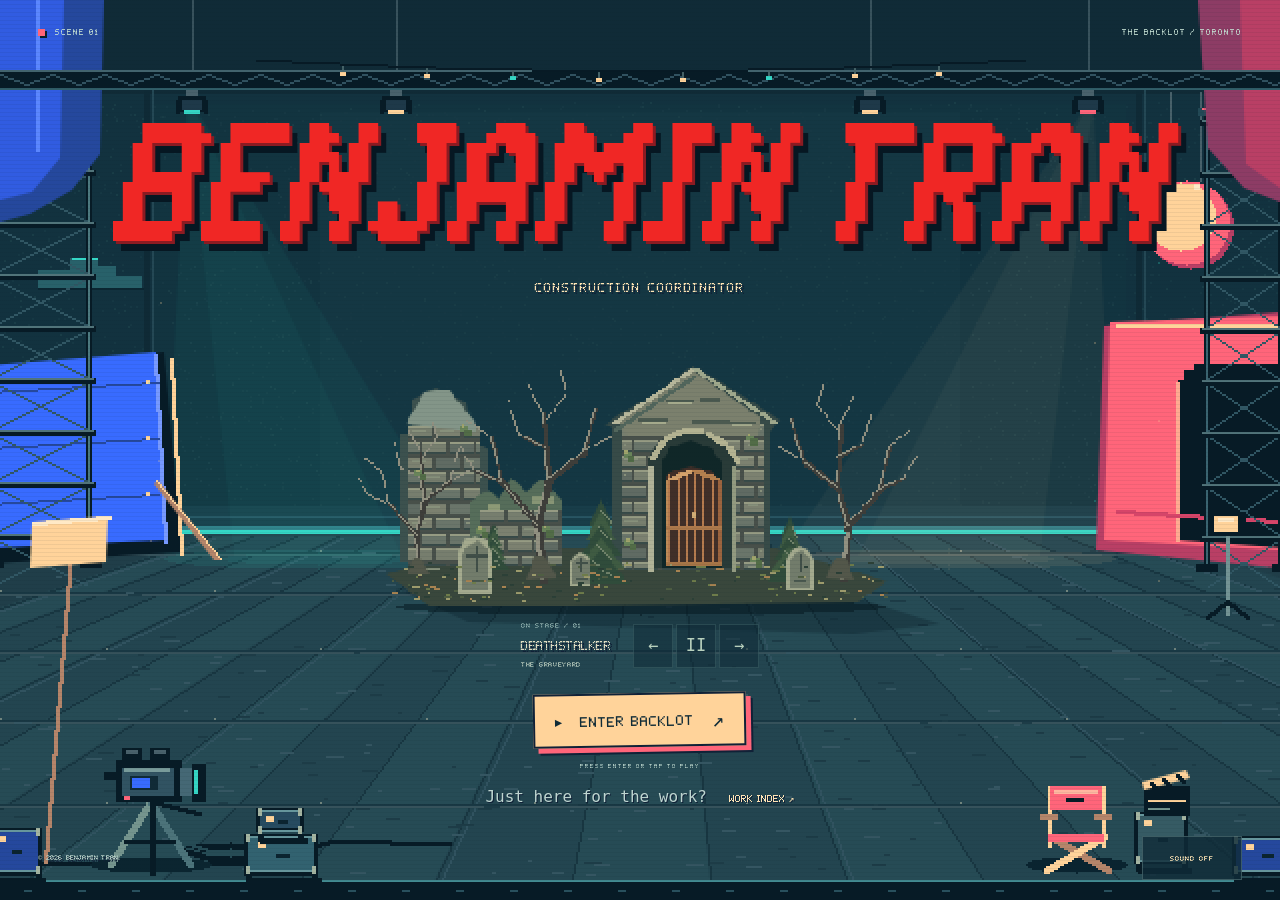
==== commit 409c566d: "Keep three notebook pages, move the camera to Commercial and refresh crew portraits Retain all noteb" ====
--- a/index.html
+++ b/index.html
@@ -5,7 +5,7 @@
 <title>Benjamin Tran</title>
 <meta name="description" content="Walk through a pixel-art film set and explore Benjamin Tran's scenic construction work for film, television, commercials and installations.">
 <link rel="preload" href="backlot/assets/pixel.ttf" as="font" type="font/ttf" crossorigin>
-<link rel="icon" href="backlot/assets/mark.svg" type="image/svg+xml"><link rel="stylesheet" href="backlot/style.css?v=living1"><link rel="stylesheet" href="backlot/title.css?v=titlemenu2">
+<link rel="icon" href="backlot/assets/mark.svg" type="image/svg+xml"><link rel="stylesheet" href="backlot/style.css?v=pocket2"><link rel="stylesheet" href="backlot/title.css?v=titlemenu2">
 </head>
 <body>
 <a class="skip" href="#title-work">Browse the work</a>
@@ -58,7 +58,7 @@
 <dialog id="panel" class="panel" aria-labelledby="panel-title"><div id="panel-inner"></div></dialog>
 <div id="toast" class="toast" role="status" aria-live="polite"></div>
 <noscript><div class="no-js">This interactive portfolio needs JavaScript. Enable JavaScript to browse the projects, or <a href="mailto:contact@benjamintran.ca">contact Ben</a>.</div></noscript>
-<script type="module" src="backlot/app.mjs?v=living1"></script>
+<script type="module" src="backlot/app.mjs?v=pocket2"></script>
 </body>
 </html>
 
--- a/backlot/style.css
+++ b/backlot/style.css
@@ -65,7 +65,117 @@
 /* Optional crew encounters share the game's existing department UI. */
 .encounter-controls{display:flex;flex-wrap:wrap;gap:10px;margin:18px 0}.encounter-controls button{font:inherit;color:var(--paper,#e9dfc3);background:#223e49;border:1px solid #8eaa9a;padding:12px 16px;min-height:44px;cursor:pointer}.encounter-controls button[aria-pressed=true]{background:#bca271;color:#172b36}.encounter-controls button:focus-visible{outline:3px solid #f3d28c;outline-offset:3px}.encounter-controls button:disabled{opacity:.45;cursor:default}.wrap-credits{text-align:center;min-height:70px;padding:20px 0}.wrap-credits h3{font-family:inherit;font-size:clamp(24px,5vw,44px);color:#f3d28c;margin:18px 0}.wrap-credits p{line-height:1.8}.department-scene{image-rendering:pixelated}@media(max-width:540px){.encounter-controls button{flex:1 1 140px}}
 
-/* A pocket notebook: ruled paper, divider tabs and pencil checkmarks. */
-.notebook-button{display:inline-flex;align-items:center;gap:7px}.notebook-icon{width:14px;height:18px;border:1px solid #d8c99e;border-left:4px solid #b98b68;display:inline-block;position:relative}.notebook-icon:after{content:'';position:absolute;left:3px;right:2px;top:5px;height:1px;background:#d8c99e;box-shadow:0 4px #d8c99e}#notebook-count{font-size:9px;color:#d6c6a5}nav{gap:18px}.panel[data-kind=notebook]{max-width:900px;background:#e8e3cf;color:#263b43}.notebook-heading{display:flex;justify-content:space-between;align-items:center;padding:30px 36px 26px;border-bottom:1px solid #a7afa0}.notebook-heading>div>span{font-size:9px;letter-spacing:1px;color:#657369}.notebook-heading h2{font:36px var(--pixel);margin:10px 0;color:#263b43}.notebook-heading p{font-size:12px;line-height:1.6;margin:0;color:#5d706c}.notebook-binding{font-size:42px;color:#9c6653;transform:rotate(-12deg);padding:10px 20px}.notebook-tabs{display:flex;padding:0 36px;gap:5px;background:#d8d7c2;border-bottom:1px solid #a7afa0}.notebook-tabs button{padding:16px 18px;min-height:48px;font-size:12px;border:1px solid transparent;border-bottom:0;position:relative}.notebook-tabs button[aria-pressed=true]{background:#eee9d6;border-color:#a7afa0;color:#263b43}.notebook-tabs button[aria-pressed=true]:after{content:'';position:absolute;height:3px;background:#a46650;left:18px;right:18px;bottom:7px}.notebook-tabs button span{font-size:9px;margin-left:9px;color:#697b6f}.notebook-page{padding:28px 36px;min-height:300px;background:linear-gradient(90deg,transparent 24px,#b9816940 24px,#b9816940 25px,transparent 25px),repeating-linear-gradient(0deg,#a0b2a214 0 1px,transparent 1px 28px),#eee9d6}.notebook-page button:hover,.notebook-foot button:hover{color:#8c5039}.notebook-page button:focus-visible,.notebook-tabs button:focus-visible,.notebook-foot button:focus-visible{outline-color:#8c5039}.notebook-empty{max-width:410px;margin:25px auto;text-align:center;padding:16px}.notebook-empty h3{font:24px var(--pixel);line-height:1.4;margin:18px 0 10px}.notebook-empty p{font-size:12px;line-height:1.9;color:#65716a}.notebook-empty button{font-size:11px;border-bottom:1px solid #9f6d54;min-height:44px}.notebook-bookmark{display:block;width:24px;height:35px;margin:auto;background:#a46d53;clip-path:polygon(0 0,100% 0,100% 100%,50% 76%,0 100%)}.notebook-project{display:flex;align-items:center;border-bottom:1px solid #a5afa0;padding:16px 0;gap:16px}.notebook-project:first-child{padding-top:0}.notebook-project-open{display:flex;gap:22px;align-items:center;text-align:left;flex:1;min-width:0}.notebook-project-open img{width:150px;height:99px;object-fit:cover;border:4px solid #f6f0df;box-shadow:2px 2px #263c3e30}.notebook-project-open small,.notebook-crew small{display:block;font-size:9px;color:#64736a;margin-bottom:9px}.notebook-project-open strong{font:22px var(--pixel);display:block;line-height:1.35}.notebook-project-open em{font-size:10px;font-style:normal;display:block;margin-top:10px;color:#7f604b}.notebook-remove{font-size:10px;min-height:44px;color:#7a6656;padding:8px}.notebook-missing{flex:1;font-size:12px}.notebook-missing p{font-size:10px;color:#64736a}.notebook-section+section{margin-top:32px}.notebook-section h3{font:24px var(--pixel);display:flex;justify-content:space-between;align-items:center;margin:0 0 16px}.notebook-section h3>span{font:10px var(--mono);color:#65746b}.notebook-places{display:grid;grid-template-columns:1fr 1fr;gap:4px 28px}.notebook-places button{display:flex;align-items:center;gap:12px;min-height:62px;text-align:left;border-bottom:1px solid #afbaaa}.notebook-places button>span:nth-child(2){flex:1}.pencil-check{font-size:22px;color:#718f79}.notebook-places strong{font-size:12px;font-weight:500}.notebook-places small{display:block;font-size:9px;color:#6f7e71;margin-top:6px}.notebook-stamps{display:grid;grid-template-columns:repeat(3,minmax(0,1fr));gap:12px}.notebook-stamp{padding:15px 12px;border:1px dashed #bac1ae;min-height:127px;color:#7c887b}.notebook-stamp>span{display:inline-flex;align-items:center;justify-content:center;width:26px;height:26px;border:1px solid currentColor;border-radius:50%;font-size:15px;float:left;margin:0 8px 8px 0}.notebook-stamp strong{font:17px var(--pixel);line-height:1.5}.notebook-stamp p{clear:both;font-size:10px;line-height:1.7;margin:10px 0 0}.notebook-stamp.stamped{color:#41695b;border:2px solid #6e907b;background:#789a7910}.notebook-crew article{display:flex;align-items:center;gap:22px;padding:20px 0;border-bottom:1px solid #aab5a3}.notebook-crew canvas{width:88px;height:88px;image-rendering:pixelated;border:3px solid #d8cfb6;flex-shrink:0}.notebook-crew article>div{flex:1;min-width:0}.notebook-crew h3{font:24px var(--pixel);margin:0 0 8px}.notebook-crew p{font-size:11px;line-height:1.8;margin:0;color:#637366}.crew-met{font-size:9px;color:#66866b}.notebook-foot{border-top:1px solid #a7afa0;padding:18px 36px;display:flex;align-items:center;justify-content:space-between;gap:15px;font-size:9px;color:#677467}.notebook-foot button{min-height:44px;border:1px solid #a6ae98;padding:8px 12px;color:#3f5e51}.project-notebook-tools{display:flex;flex-wrap:wrap;align-items:center;gap:12px;margin:18px 0}.project-notebook-tools button{min-height:44px;padding:11px 14px;font-size:10px;border:1px solid #9aab99;color:#3e5f53}.project-notebook-tools .save-project[aria-pressed=true]{background:#4c7363;color:#eee6d1;border-color:#4c7363}.project-notebook-tools button:hover{color:#83593d}.project-notebook-tools button:focus-visible{outline-color:#9c6653}
-@media(max-width:860px){nav{gap:12px}.notebook-label{display:none}.notebook-button{min-width:35px;min-height:44px}.notebook-heading{padding:24px}.notebook-tabs{padding:0 24px}.notebook-page{padding:24px}.notebook-foot{padding:12px 24px}}
-@media(max-width:560px){.topbar nav{gap:10px}.notebook-button{gap:4px}.notebook-heading{padding:22px 18px}.notebook-heading h2{font-size:30px}.notebook-heading>div>span{font-size:7px}.notebook-heading p{font-size:10px}.notebook-binding{font-size:30px;padding:5px}.notebook-tabs{padding:0 12px;gap:2px}.notebook-tabs button{font-size:10px;padding:14px 10px;flex:1}.notebook-tabs button span{margin-left:5px}.notebook-page{padding:20px 18px;background:#eee9d6}.notebook-project{gap:8px}.notebook-project-open{gap:12px}.notebook-project-open img{width:88px;height:72px}.notebook-project-open strong{font-size:17px}.notebook-project-open small{font-size:7px}.notebook-project-open em{font-size:8px}.notebook-remove{font-size:8px;padding:4px}.notebook-places{grid-template-columns:1fr}.notebook-stamps{grid-template-columns:repeat(2,minmax(0,1fr));gap:8px}.notebook-stamp{padding:11px 9px}.notebook-stamp strong{font-size:16px}.notebook-stamp p{font-size:9px}.notebook-crew article{gap:12px}.notebook-crew canvas{width:64px;height:64px}.notebook-crew h3{font-size:21px}.notebook-crew p{font-size:10px}.notebook-crew small{font-size:8px}.crew-met{font-size:8px}.notebook-foot{padding:12px 18px;align-items:flex-start}.notebook-foot>span{max-width:140px;line-height:1.8;font-size:8px}.notebook-foot button{font-size:8px}.project-notebook-tools button{font-size:9px}}
+
+/* A cloth-bound pocket book; the sections live on turnable paper leaves. */
+.notebook-button{display:inline-flex;align-items:center;gap:7px}
+.notebook-icon{width:14px;height:18px;border:1px solid #d8c99e;border-left:4px solid #b98b68;display:inline-block;position:relative}
+.notebook-icon:after{content:'';position:absolute;left:3px;right:2px;top:5px;height:1px;background:#d8c99e;box-shadow:0 4px #d8c99e}
+#notebook-count{font-size:9px;color:#d6c6a5}
+nav{gap:18px}
+.panel[data-kind=notebook]{width:min(570px,calc(100vw - 26px));height:min(750px,calc(100dvh - 28px));max-height:calc(100dvh - 28px);padding:7px 14px 9px 28px;background:repeating-linear-gradient(0deg,#ffffff04 0 1px,transparent 1px 3px),repeating-linear-gradient(90deg,#142a220d 0 1px,transparent 1px 3px),#385149;color:#30463e;border:1px solid #7d8d75;border-radius:9px 15px 15px 8px;outline:0;overflow:visible;box-shadow:2px 3px 0 #263d36,7px 12px 0 #091e2466,0 25px 70px #07131d99}
+.panel[data-kind=notebook][open]{animation:pocket-notebook-open .26s ease-out}
+.panel[data-kind=notebook]:before{content:'';position:absolute;top:10px;bottom:10px;left:10px;width:8px;border-left:1px dashed #c3b38b99;border-right:1px solid #1e372e77;border-radius:3px;pointer-events:none}
+.panel[data-kind=notebook] #panel-inner{height:100%;min-height:0;display:flex;flex-direction:column}
+.notebook-cover-label{min-height:38px;display:flex;align-items:center;justify-content:space-between;gap:10px;color:#d4d4b8;font-size:10px;padding-left:6px}
+.notebook-cover-label>span{letter-spacing:.7px}
+.notebook-cover-label button{height:38px;min-width:42px;font-size:23px;color:#e5dfc5}
+.notebook-cover-label button:hover{color:#fff7df}
+.notebook-book{position:relative;isolation:isolate;display:flex;flex-direction:column;flex:1;min-height:0;background:#e8e0c9;border:1px solid #d2cbb2;border-radius:2px 5px 6px 2px;box-shadow:2px 2px 0 #c9c1a8,4px 4px 0 #ece6d2,6px 6px 0 #a9ad92}
+.notebook-book:before{content:'';position:absolute;inset:0 auto 0 0;width:14px;background:linear-gradient(90deg,#6d705039,#847e5a0a,transparent);z-index:3;pointer-events:none}
+.notebook-heading{position:relative;padding:23px 28px 18px 32px;border-bottom:1px solid #aab29d66;flex:none}
+.notebook-heading>div>span{font-size:8px;letter-spacing:.7px;color:#697867}
+.notebook-heading h2{font:30px var(--pixel);margin:9px 0 7px;color:#30463e}
+.notebook-heading p{font-size:10px;line-height:1.6;margin:0;color:#647462}
+.notebook-ribbon{position:absolute;right:22px;top:-1px;width:13px;height:43px;background:#a15f4e;box-shadow:2px 0 #563d3540;clip-path:polygon(0 0,100% 0,100% 100%,50% 82%,0 100%)}
+.notebook-tabs{display:flex;gap:3px;padding:7px 17px 0 25px;background:#d5d7bd;flex:none;border-bottom:1px solid #a5ae91}
+.notebook-tabs button{position:relative;flex:1;min-height:42px;padding:10px 7px;font-size:10px;border:1px solid #a4ac914d;border-bottom:0;background:#c6cdb3;border-radius:4px 4px 0 0;color:#50624e;white-space:nowrap}
+.notebook-tabs button[aria-pressed=true]{background:#eee7d1;border-color:#a5ae91;color:#30463e;box-shadow:0 2px #eee7d1}
+.notebook-tabs button[aria-pressed=true]:after{content:'';position:absolute;left:15px;right:15px;bottom:5px;height:2px;background:#9b6550}
+.notebook-tabs button span{font-size:8px;margin-left:6px;color:#5f7259}
+.notebook-well{flex:1;min-height:0;perspective:1000px;overflow:hidden;background:#d9d2b9}
+.notebook-page{height:100%;min-height:0;overflow-y:auto;overscroll-behavior:contain;touch-action:pan-y;padding:20px 26px 20px 33px;transform-origin:left center;backface-visibility:hidden;background:linear-gradient(90deg,transparent 22px,#b77b6240 22px,#b77b6240 23px,transparent 23px),repeating-linear-gradient(0deg,#7b9e8820 0 1px,transparent 1px 26px),#eee7d1;scrollbar-width:thin;scrollbar-color:#b4b99d #eee7d1}
+.notebook-page:focus{outline:none}
+.notebook-leaf-label{display:flex;justify-content:space-between;gap:10px;margin:0 0 18px;font-size:9px;color:#79816c}
+.notebook-page button:hover,.notebook-pager button:hover{color:#84503a}
+.notebook-page button:focus-visible,.notebook-tabs button:focus-visible,.notebook-pager button:focus-visible{outline:2px solid #84503a;outline-offset:3px}
+.notebook-empty{max-width:320px;margin:14px auto;text-align:center;padding:15px 7px}
+.notebook-empty h3{font:22px var(--pixel);line-height:1.45;margin:18px 0 12px}
+.notebook-empty p{font-size:11px;line-height:1.9;color:#65715e}
+.notebook-empty button{font-size:10px;border-bottom:1px solid #9f6d54;min-height:44px;margin-top:4px}
+.notebook-bookmark{display:block;width:23px;height:33px;margin:auto;background:#a46d53;clip-path:polygon(0 0,100% 0,100% 100%,50% 76%,0 100%)}
+.notebook-project{display:flex;align-items:center;border-bottom:1px solid #a5af9577;padding:20px 0;gap:10px}
+.notebook-project:first-child{padding-top:2px}
+.notebook-project-open{display:flex;gap:16px;align-items:center;text-align:left;flex:1;min-width:0}
+.notebook-project-open img{width:99px;height:91px;object-fit:cover;flex:none;border:4px solid #f7efd9;box-shadow:1px 2px 0 #263c3e35;transform:rotate(-2deg)}
+.notebook-project:nth-child(even) img{transform:rotate(2deg)}
+.notebook-project-open>span{min-width:0}
+.notebook-project-open small,.notebook-crew small{display:block;font-size:8px;color:#64725d;margin-bottom:7px}
+.notebook-project-open strong{font:20px var(--pixel);display:block;line-height:1.4;overflow-wrap:anywhere}
+.notebook-project-open em{font-size:9px;font-style:normal;display:block;margin-top:10px;color:#7f604b}
+.notebook-remove{font-size:9px;min-height:44px;color:#7a6656;padding:5px}
+.notebook-missing{flex:1;min-width:0;font-size:12px;overflow-wrap:anywhere}
+.notebook-missing p{font-size:10px;color:#64725d}
+.notebook-section+.notebook-section{margin-top:28px}
+.notebook-section h3{font:21px var(--pixel);display:flex;justify-content:space-between;align-items:center;gap:12px;margin:0 0 16px}
+.notebook-section h3>span{font:9px var(--mono);color:#65745c;white-space:nowrap}
+.notebook-places{display:grid;grid-template-columns:1fr 1fr;gap:5px 18px}
+.notebook-places button{display:flex;align-items:center;gap:9px;min-height:74px;text-align:left;border-bottom:1px solid #afba9766}
+.notebook-places button>span:nth-child(2){flex:1}
+.pencil-check{font-size:21px;color:#718967}
+.notebook-places strong{font-size:11px;font-weight:500;line-height:1.5}
+.notebook-places small{display:block;font-size:8px;color:#6e7e61;margin-top:4px}
+.notebook-stamps{display:grid;gap:12px}
+.notebook-stamp{padding:13px 14px;border:1px dashed #b1b99e;min-height:80px;color:#778368}
+.notebook-stamp>span{display:inline-flex;align-items:center;justify-content:center;width:26px;height:26px;border:1px solid currentColor;border-radius:50%;font-size:15px;float:left;margin:0 10px 7px 0}
+.notebook-stamp strong{font:19px var(--pixel);line-height:1.5}
+.notebook-stamp p{clear:both;font-size:10px;line-height:1.7;margin:7px 0 0}
+.notebook-stamp.stamped{color:#41634e;border:2px solid #6e8970;background:#789a7910}
+.notebook-crew article{position:relative;display:flex;align-items:center;gap:18px;padding:23px 0;border-bottom:1px solid #aab59199}
+.notebook-crew article:first-child{padding-top:7px}
+.notebook-crew canvas{width:88px;height:88px;image-rendering:pixelated;border:4px solid #e2d8bc;box-shadow:1px 2px #64735a33;flex:none}
+.notebook-crew article>div{flex:1;min-width:0}
+.notebook-crew h3{font:23px var(--pixel);margin:0 0 8px;line-height:1.3}
+.notebook-crew p{font-size:10px;line-height:1.8;margin:0;color:#637259}
+.crew-met{position:absolute;right:0;bottom:7px;font-size:8px;color:#66805d}
+.notebook-pager{flex:none;border-top:1px solid #aab59b66;display:flex;align-items:center;justify-content:space-between;gap:7px;padding:5px 17px 5px 25px;background:#e8e0c9;border-radius:0 0 5px 1px}
+.notebook-pager button{display:flex;align-items:center;gap:8px;min-height:44px;padding:8px 6px;font-size:16px;color:#4b624d}
+.notebook-pager button span{font-size:10px}
+.notebook-pager>span{font-size:9px;color:#748169;white-space:nowrap}
+.notebook-pager button:disabled{opacity:.3}
+.notebook-foot{display:flex;align-items:center;justify-content:space-between;gap:12px;flex:none;padding:12px 3px 0 6px;font-size:8px;line-height:1.7;color:#c1c9ae}
+.notebook-foot button{min-height:40px;padding:7px 9px;color:#e5dfc5;font-size:10px}
+.notebook-foot button:hover{color:#fff7df}
+.project-notebook-tools{display:flex;flex-wrap:wrap;align-items:center;gap:12px;margin:18px 0}
+.project-notebook-tools button{min-height:44px;padding:11px 14px;font-size:10px;border:1px solid #9aab99;color:#3e5f53}
+.project-notebook-tools .save-project[aria-pressed=true]{background:#4c7363;color:#eee6d1;border-color:#4c7363}
+.project-notebook-tools button:hover{color:#83593d}
+.project-notebook-tools button:focus-visible{outline-color:#9c6653}
+@keyframes pocket-notebook-open{from{opacity:0;transform:translateY(12px) rotate(-2deg) scale(.97)}to{opacity:1;transform:translateY(0) rotate(0) scale(1)}}
+.calm .panel[data-kind=notebook][open]{animation:none}
+@media(prefers-reduced-motion:reduce){.panel[data-kind=notebook][open]{animation:none}}
+@media(max-width:860px){nav{gap:12px}.notebook-label{display:none}.notebook-button{min-width:35px;min-height:44px}}
+@media(max-width:560px){
+ .topbar nav{gap:10px}.notebook-button{gap:4px}
+ .panel[data-kind=notebook]{padding:5px 10px 7px 22px;width:calc(100vw - 22px);height:min(740px,calc(100dvh - 22px));max-height:calc(100dvh - 22px)}
+ .panel[data-kind=notebook]:before{left:7px;width:6px}
+ .notebook-cover-label{font-size:9px;min-height:35px}
+ .notebook-heading{padding:19px 19px 16px 26px}
+ .notebook-heading h2{font-size:27px}.notebook-heading>div>span{font-size:7px;letter-spacing:.2px}.notebook-heading p{font-size:9px}
+ .notebook-ribbon{right:15px;height:34px;width:11px}
+ .notebook-tabs{padding:6px 9px 0 18px}.notebook-tabs button{font-size:9px;padding:10px 4px}.notebook-tabs button span{margin-left:4px;font-size:7px}
+ .notebook-page{padding:17px 17px 16px 27px;background:linear-gradient(90deg,transparent 17px,#b77b6240 17px,#b77b6240 18px,transparent 18px),repeating-linear-gradient(0deg,#7b9e8820 0 1px,transparent 1px 26px),#eee7d1}
+ .notebook-leaf-label{font-size:8px;margin-bottom:16px}
+ .notebook-project{gap:7px;padding:16px 0}.notebook-project-open{gap:10px}.notebook-project-open img{width:76px;height:78px;border-width:3px}.notebook-project-open strong{font-size:17px}.notebook-project-open small{font-size:7px}.notebook-project-open em{font-size:8px}.notebook-remove{font-size:8px;padding:3px}
+ .notebook-places{grid-template-columns:1fr;gap:0}.notebook-places button{min-height:44px}.notebook-places small{margin-top:2px;font-size:7px}.notebook-places strong{font-size:10px}
+ .notebook-section h3{font-size:20px;margin-bottom:12px}.notebook-stamps{gap:10px}.notebook-stamp{padding:10px 11px}.notebook-stamp p{font-size:9px}
+ .notebook-crew article{gap:12px;padding:22px 0}.notebook-crew canvas{width:68px;height:68px;border-width:3px}.notebook-crew h3{font-size:21px}.notebook-crew p{font-size:9px}
+ .notebook-pager{padding:3px 10px 3px 18px}.notebook-pager>span{font-size:8px}.notebook-pager button{gap:5px}.notebook-pager button span{font-size:9px}
+ .notebook-foot{padding-top:10px;font-size:7px}.notebook-foot button{font-size:9px}.project-notebook-tools button{font-size:9px}
+}
+@media(max-height:620px){
+ .panel[data-kind=notebook]{height:calc(100dvh - 18px);max-height:calc(100dvh - 18px);padding-top:3px;padding-bottom:4px}
+ .notebook-cover-label{min-height:29px}.notebook-cover-label button{height:29px}
+ .notebook-heading{padding-top:12px;padding-bottom:10px}.notebook-heading h2{font-size:23px;margin:5px 0}.notebook-heading p{display:none}
+ .notebook-tabs{padding-top:3px}.notebook-tabs button{min-height:37px;padding-top:8px;padding-bottom:8px}
+ .notebook-foot{padding-top:6px}.notebook-foot button{min-height:32px}.notebook-pager{padding-top:0;padding-bottom:0}.notebook-pager button{min-height:38px}
+}
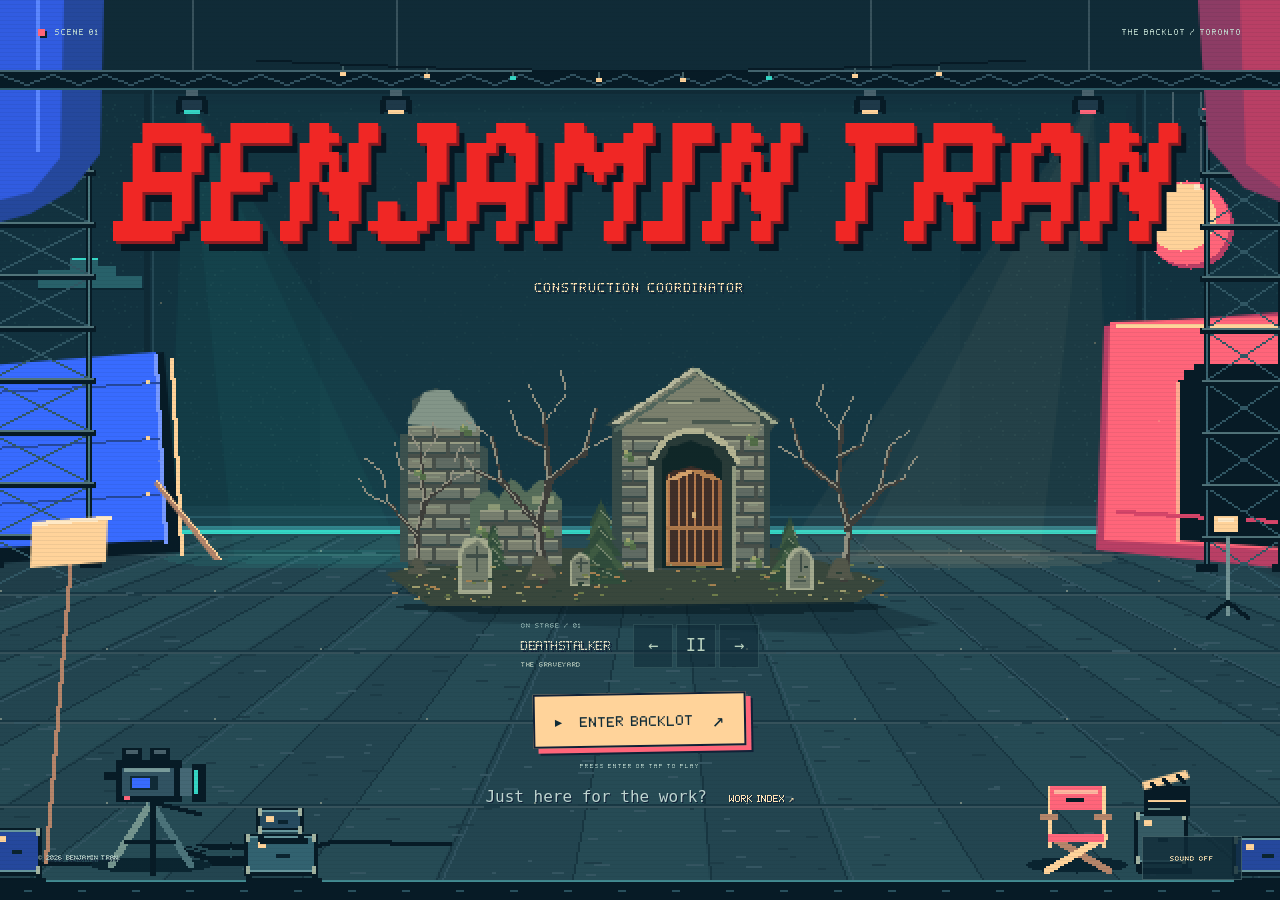
==== commit 175f017d: "Open up the backlot avenues and group work areas" ====
--- a/index.html
+++ b/index.html
@@ -5,7 +5,7 @@
 <title>Benjamin Tran</title>
 <meta name="description" content="Walk through a pixel-art film set and explore Benjamin Tran's scenic construction work for film, television, commercials and installations.">
 <link rel="preload" href="backlot/assets/pixel.ttf" as="font" type="font/ttf" crossorigin>
-<link rel="icon" href="backlot/assets/mark.svg" type="image/svg+xml"><link rel="stylesheet" href="backlot/style.css?v=pocket2"><link rel="stylesheet" href="backlot/title.css?v=titlemenu2">
+<link rel="icon" href="backlot/assets/mark.svg" type="image/svg+xml"><link rel="stylesheet" href="backlot/style.css?v=cleanup1"><link rel="stylesheet" href="backlot/title.css?v=titlemenu2">
 </head>
 <body>
 <a class="skip" href="#title-work">Browse the work</a>
@@ -44,10 +44,9 @@
   <aside id="take-hud" class="take-hud" hidden><div><span id="take-number">TAKE 01</span><strong id="take-call" role="status" aria-live="polite">QUIET ON SET</strong></div><button id="cut-button" aria-label="End the scene and return to exploring">CUT <span>ESC</span></button></aside>
   <button id="minimap-button" class="minimap" aria-label="Open the lot map"><span>STUDIO LOT <span class="map-plus">+</span></span><canvas id="minimap" width="160" height="120" aria-hidden="true"></canvas><small>YOU ARE HERE <i></i></small></button>
   <div id="place" class="place"><span id="place-number">EXT.</span><span id="place-name">THE BACKLOT</span></div>
-  <aside id="monitor" class="monitor" aria-label="Featured project">
-   <div class="monitor-top"><span><i></i> ON THE MONITOR</span><div><button id="feature-prev" aria-label="Previous featured project">←</button><button id="feature-next" aria-label="Next featured project">→</button></div></div>
-   <button id="feature-open" class="monitor-image"><img id="feature-image" alt=""><span class="monitor-play">VIEW PROJECT ↗</span></button>
-   <div class="monitor-caption"><span id="feature-category"></span><strong id="feature-title"></strong></div>
+  <aside id="monitor" class="monitor monitor-compact" aria-label="Featured project">
+   <div class="monitor-top"><span><i></i> ON THE MONITOR</span><div><button id="feature-prev" aria-label="Previous featured project">←</button><button id="feature-next" aria-label="Next featured project">→</button><button id="feature-toggle" aria-label="Expand featured project preview" aria-expanded="false" aria-controls="feature-open">+</button></div></div>
+   <button id="feature-open" class="monitor-project"><span class="monitor-image"><img id="feature-image" alt=""><span class="monitor-play">VIEW PROJECT ↗</span></span><span class="monitor-caption"><span id="feature-category"></span><strong id="feature-title"></strong></span></button>
   </aside>
   <div class="interaction" id="interaction" hidden><span id="interaction-caption"></span><button id="interact-button"><span class="key">E</span><strong id="interact-label">Enter set</strong><span>↗</span></button></div>
   <div class="touch-controls" id="touch-controls"><div id="joystick" class="joystick" role="group" aria-label="Touch movement joystick"><div class="stick-cross"></div><div class="stick-knob" id="stick-knob"></div></div><button class="touch-action" id="touch-action" aria-label="Interact with nearby stage, prop, or cat">A<span>LOOK</span></button></div>
@@ -58,7 +57,7 @@
 <dialog id="panel" class="panel" aria-labelledby="panel-title"><div id="panel-inner"></div></dialog>
 <div id="toast" class="toast" role="status" aria-live="polite"></div>
 <noscript><div class="no-js">This interactive portfolio needs JavaScript. Enable JavaScript to browse the projects, or <a href="mailto:contact@benjamintran.ca">contact Ben</a>.</div></noscript>
-<script type="module" src="backlot/app.mjs?v=pocket2"></script>
+<script type="module" src="backlot/app.mjs?v=cleanup1"></script>
 </body>
 </html>
 
--- a/backlot/style.css
+++ b/backlot/style.css
@@ -3,6 +3,8 @@
 *{box-sizing:border-box}body{margin:0;overflow:hidden}button,a,input{touch-action:manipulation}button,a{ -webkit-tap-highlight-color:transparent}button{font:inherit;color:inherit;background:none;border:0;cursor:pointer}button:disabled{cursor:default;opacity:.45}button:focus-visible,a:focus-visible,input:focus-visible{outline:2px solid var(--gold);outline-offset:5px}button:hover{color:var(--gold)}a{color:inherit}img{max-width:100%;display:block}button,summary{-webkit-user-select:none;user-select:none}.app{height:100vh;height:100dvh;display:grid;grid-template-rows:auto minmax(0,1fr) auto}.topbar{min-height:76px;display:flex;align-items:center;justify-content:space-between;gap:20px;padding:12px 28px;background:#142430;border-bottom:1px solid #41515a;z-index:2}.identity{display:flex;gap:14px;align-items:center;text-decoration:none}.identity strong{display:block;font-family:var(--pixel);font-size:18px;font-weight:normal;letter-spacing:.5px;line-height:1.3}.identity small{font-size:9px;display:block;margin-top:4px;letter-spacing:.65px;color:var(--muted)}.clapper{position:relative;font-family:var(--pixel);font-size:18px;padding:13px 8px 3px;border:2px solid var(--paper);height:40px;width:44px;display:flex;align-items:center;justify-content:center}.clapper:before{content:"";position:absolute;left:-2px;right:-2px;top:-3px;height:9px;background:repeating-linear-gradient(130deg,var(--paper) 0 7px,var(--ink) 7px 13px);transform:rotate(-9deg);transform-origin:left bottom;border:1px solid var(--paper)}nav{display:flex;align-items:center;gap:24px}nav button{font-size:11px;padding:10px 0;white-space:nowrap}.index-button span{display:inline-block;padding:3px 5px;background:#31434b;color:#d6cab0;font-size:9px;margin-left:3px}.key{border:1px solid #76867b;font-size:10px;display:inline-flex;align-items:center;justify-content:center;min-width:21px;height:21px;margin-left:5px;color:#d8d8be}.settings-button{font-size:24px}#lot{position:relative;overflow:hidden;min-height:220px;isolation:isolate;background:#24363e}#world{width:100%;height:100%;display:block;image-rendering:pixelated;touch-action:none;outline:none}.scene-grain{position:absolute;inset:0;pointer-events:none;box-shadow:inset 0 0 140px #07152144}.welcome{position:absolute;top:32px;left:30px;max-width:340px;z-index:1;transition:opacity .25s,transform .25s;text-shadow:0 2px 2px #10212d}.welcome:before{content:"";position:absolute;z-index:-1;inset:-34px -50px -40px -32px;background:radial-gradient(ellipse at 10% 20%,#10212dd9 0,#10212dbe 45%,#10212d00 73%);pointer-events:none}.eyebrow{font-size:8px;letter-spacing:1px;color:#bdc5ac;display:flex;align-items:center;gap:7px}.live-dot,.monitor-top i{display:inline-block;width:5px;height:5px;background:#d4b775;box-shadow:0 0 8px #d4b77555;flex:none}.welcome h1{font-family:var(--pixel);font-weight:normal;font-size:30px;line-height:1.45;margin:18px 0 13px;letter-spacing:-.3px}.welcome em{font-style:normal;color:var(--gold);font-size:36px}.welcome p{font-size:12px;line-height:1.7;margin:0 0 20px;color:#d6d8c7}.explore-button{font-family:var(--pixel);font-size:14px;padding:12px 15px;background:#dfc38f;color:#1b2e38;box-shadow:3px 3px 0 #132430}.explore-button:hover{background:#efdbb2;color:#142430}.explore-button span{margin-left:12px}.welcome>small{display:block;max-width:240px;font-size:8px;margin-top:13px;line-height:1.7;color:#bdc5b6}.welcome.dismissed{opacity:0;transform:translateY(-8px);pointer-events:none}.minimap{position:absolute;top:22px;right:26px;width:150px;border:1px solid #8a9b89;background:#152934e8;padding:6px;box-shadow:4px 4px 0 #10232a77}.minimap>span{font-size:8px;display:flex;justify-content:space-between;padding:2px 1px 6px;color:#d8cfb1}.minimap canvas{display:block;width:100%;height:auto;image-rendering:pixelated;opacity:.8}.minimap small{display:flex;justify-content:space-between;font-size:6px;padding-top:6px;color:#b2b9a4}.minimap i{width:5px;height:5px;background:#e3bd82}.map-plus{font-size:10px}.place{position:absolute;top:18px;left:50%;transform:translateX(-50%);display:flex;align-items:center;gap:10px;background:#172b37dc;padding:8px 12px;border:1px solid #7b89755c;font-size:9px;white-space:nowrap}.place>span:first-child{color:var(--gold)}.monitor{position:absolute;left:28px;bottom:24px;width:224px;background:#162a35;border:1px solid #78877d;box-shadow:4px 4px 0 #0b1e2988}.monitor-top{display:flex;justify-content:space-between;align-items:center;font-size:7px;padding:5px 8px;border-bottom:1px solid #52655f}.monitor-top span{display:flex;align-items:center;gap:6px}.monitor-top i{width:4px;height:4px;background:#d88c6c}.monitor-top button{font-size:13px;padding:1px 5px;min-width:25px}.monitor-image{position:relative;width:100%;padding:5px}.monitor-image img{width:100%;height:111px;object-fit:cover}.monitor-play{position:absolute;right:11px;bottom:12px;font-size:7px;padding:5px 7px;background:#142632df;border:1px solid #81928499}.monitor-caption{padding:5px 10px 9px}.monitor-caption span{font-size:7px;color:var(--gold);display:block;margin-bottom:4px;text-transform:uppercase}.monitor-caption strong{font-size:10px;font-weight:normal;line-height:1.4;display:block;white-space:nowrap;overflow:hidden;text-overflow:ellipsis}.scene-hint{position:absolute;bottom:18px;left:50%;transform:translateX(-50%);font-size:8px;color:#ccd1b8;text-shadow:0 1px 2px #071d2c;white-space:nowrap;padding:6px 8px;background:#152b3777}.interaction{position:absolute;bottom:53px;left:50%;transform:translateX(-50%);text-align:center;z-index:2;min-width:230px}.interaction-caption{font-size:9px}.interaction>span{display:block;font-size:8px;margin-bottom:9px;color:#eee3c4;text-shadow:0 2px 3px #132536}.interaction button{display:flex;align-items:center;justify-content:space-between;gap:15px;border:1px solid #dec18a;background:#162a36ed;box-shadow:3px 3px 0 #0c1d28;padding:11px 15px;width:100%}.interaction .key{margin:0}.interaction strong{font-family:var(--pixel);font-size:14px;font-weight:normal}.statusbar{height:43px;display:flex;align-items:center;justify-content:space-between;gap:12px;padding:0 27px;font-size:8px;letter-spacing:.4px;border-top:1px solid #495b5f;background:#142430}.statusbar>div{display:flex;align-items:center;gap:10px}.divider{color:#586e72}#visited-count{color:#a3b5ac}.desktop-keys span{color:#859b95;font-size:8px}.desktop-keys b{font-weight:normal;color:#c3c9b0;margin-right:5px}.statusbar button{font-size:8px;padding:9px 0;color:#afbeb0}.loading{position:absolute;inset:0;background:#182b36;display:flex;align-items:center;justify-content:center;gap:12px;font-size:12px;z-index:5}.loading[hidden]{display:none}.touch-controls{display:none}.toast{position:fixed;top:95px;left:50%;transform:translateX(-50%);z-index:20;padding:12px 18px;background:#dac08e;color:#1c303b;font-size:11px;box-shadow:4px 4px 0 #0d2131;opacity:0;pointer-events:none;transition:opacity .15s;max-width:90vw;text-align:center}.toast.visible{opacity:1}.skip{position:fixed;top:-90px;left:20px;z-index:30;background:#dfc38f;color:#162b34;padding:12px}.skip:focus{top:12px}.no-js{position:fixed;inset:20%;padding:30px;background:#162b34;z-index:30}
 /* The in-game journal opens into a readable, image-led portfolio. */
 .panel{width:min(1080px,calc(100vw - 56px));max-width:none;max-height:calc(100dvh - 70px);padding:0;background:#e7e3d3;color:#23343c;border:3px solid #182b37;outline:1px solid #cfbe96;box-shadow:8px 8px 0 #081a2c77;overflow:auto}.panel::backdrop{background:#071b2acc;backdrop-filter:blur(4px)}.panel-bar{position:sticky;top:0;z-index:4;display:flex;align-items:center;justify-content:space-between;gap:14px;background:#1b303c;color:#e9e1c9;padding:14px 20px;border-bottom:1px solid #728476;font-size:10px}.panel-bar button{padding:5px 0;font-size:10px;min-height:30px}.panel-bar .panel-close{font-size:14px;padding:5px 9px;border:1px solid #7c8a7b}.panel-label{color:#c6b58c;font-size:9px;letter-spacing:1px}.panel-heading{display:flex;justify-content:space-between;align-items:flex-end;gap:25px;padding:30px 32px 23px}.panel-heading h2{font-family:var(--pixel);font-weight:normal;font-size:29px;line-height:1.25;margin:9px 0 8px}.panel-heading p{font-size:11px;color:#64716d;line-height:1.6;margin:0;max-width:500px}.panel-heading .eyebrow{color:#657568}.count-mark{font-family:var(--pixel);font-size:40px;color:#a2aaa0}.filter-row{display:flex;flex-wrap:wrap;gap:3px;padding:0 32px 20px;border-bottom:1px solid #bcc2b5}.filter-row button{border:1px solid #9aa79a;padding:8px 11px;font-size:10px;color:#334c50}.filter-row button.active,.filter-row button:hover{background:#263e48;color:#efe5ca;border-color:#263e48}.filter-row small{opacity:.65;margin-left:5px}.search-row{display:flex;gap:10px;padding:18px 32px 0}.search-row input{color:#2a4046;font:inherit;font-size:11px;padding:12px;border:1px solid #aab5a7;background:#eeeddf;min-width:0;width:100%;border-radius:0}.projects{display:grid;grid-template-columns:repeat(3,minmax(0,1fr));gap:25px 20px;padding:24px 32px 32px}.project{text-align:left;display:block;padding:0;color:#213840;min-width:0}.project:hover{color:#6a6749}.project-visual{position:relative;overflow:hidden;background:#b3b9a9;aspect-ratio:16/10}.project-visual img{width:100%;height:100%;object-fit:cover;transition:transform .3s}.project:hover img{transform:scale(1.035)}.project-visual:after{content:'↗';position:absolute;right:8px;bottom:8px;background:#e9e1c7;color:#203641;padding:4px 8px}.project-meta{display:flex;justify-content:space-between;font-size:8px;margin:12px 0 6px;color:#798171;text-transform:uppercase}.project h3{font-family:system-ui,sans-serif;font-size:17px;line-height:1.25;font-weight:550;margin:0 0 6px;letter-spacing:-.35px}.project p{font-size:8px;line-height:1.5;margin:0;color:#596e6e;min-height:12px}.empty{padding:35px;grid-column:1/-1;font-size:12px;color:#61736b}.film-title{padding:25px 32px 20px;border-bottom:1px solid #adb7ac}.film-title .eyebrow{color:#6b796e}.film-title h2{font-family:system-ui,sans-serif;font-size:clamp(22px,3vw,37px);font-weight:500;line-height:1.15;letter-spacing:-1px;margin:9px 0 11px}.film-title p{font-size:10px;line-height:1.7;margin:0;color:#50676a}.film-title .watch-link{display:inline-flex;align-items:center;gap:25px;background:#263e48;color:#efe3c7;text-decoration:none;padding:11px 15px;margin:14px 7px 0 0;font-size:10px}.film-body{display:grid;grid-template-columns:minmax(0,1fr) 215px;padding:20px 24px 28px;gap:20px}.gallery-main{background:#182c37;min-height:270px;position:relative;display:flex;justify-content:center;align-items:center;aspect-ratio:16/10;overflow:hidden}.gallery-main img{width:100%;height:100%;max-height:59vh;object-fit:contain}.gallery-nav{display:flex;align-items:center;justify-content:space-between;font-size:9px;margin-top:10px;color:#586e6b}.gallery-nav button{color:#203b47;border:1px solid #92a295;padding:8px 12px}.gallery-thumbs{display:grid;grid-template-columns:repeat(3,minmax(0,1fr));gap:5px;align-content:start}.gallery-thumbs button{padding:2px;border:1px solid transparent;aspect-ratio:1.25}.gallery-thumbs button.active{border-color:#234657}.gallery-thumbs img{height:100%;width:100%;object-fit:cover}.photo-note{font-size:8px;line-height:1.7;color:#6b7970;margin:14px 0}.side-title{font-family:var(--pixel);font-size:13px;font-weight:normal;margin:0 0 12px}.profile{display:grid;grid-template-columns:1fr 1.1fr;gap:30px;padding:10px 32px 35px}.profile img{width:100%;max-height:450px;object-fit:cover;object-position:center 35%}.profile p{font-size:12px;line-height:1.85;color:#455d60;margin:0 0 18px}.slate{display:flex;gap:20px;flex-wrap:wrap;margin-top:24px;padding-top:20px;border-top:1px solid #b1bcad}.slate dt{font-size:8px;color:#7d877a}.slate dd{font-size:10px;margin:6px 0 0}.contact-layout{padding:0 32px 38px}.contact-layout p{font-size:12px;line-height:1.7;color:#536b6b}.contact-row{display:flex;align-items:center;justify-content:space-between;padding:22px 0;border-top:1px solid #a7b3a5;gap:12px}.contact-row div{min-width:0}.contact-row small{display:block;font-size:8px;margin-bottom:9px;color:#61746a}.contact-row a{font-family:system-ui,sans-serif;font-size:clamp(18px,3vw,29px);letter-spacing:-.6px;color:#263f48;text-decoration:none;overflow-wrap:anywhere}.contact-row a:hover{text-decoration:underline}.contact-row>span{font-size:25px;color:#677b6e}.map-layout{display:grid;grid-template-columns:1.25fr 1fr;gap:25px;padding:0 32px 32px}.big-map{width:100%;height:auto;image-rendering:pixelated;border:5px solid #283e46;align-self:start}.map-list{display:flex;flex-direction:column}.map-list button{display:grid;grid-template-columns:30px 1fr 20px;gap:14px;align-items:center;text-align:left;color:#28434c;padding:15px 5px;border-bottom:1px solid #b3bcae}.map-list button:hover{background:#d7d7c7}.map-number{font-family:var(--pixel);font-size:18px;color:#7e8269}.map-list strong{font-weight:normal;font-size:12px;display:block}.map-list small{font-size:8px;color:#788273;display:block;margin-top:5px}.map-foot{font-size:9px;line-height:1.7;color:#687a6b;padding-top:20px}.settings-list{padding:0 32px 30px}.setting{display:flex;justify-content:space-between;align-items:center;border-top:1px solid #b2bbaa;gap:20px;padding:20px 0}.setting strong{display:block;font-size:12px;font-weight:normal}.setting small{display:block;font-size:9px;line-height:1.6;color:#697a6d;margin-top:6px;max-width:430px}.toggle{border:1px solid #7c927e;padding:8px 15px;color:#344e54;font-size:10px;min-width:65px}.toggle[aria-pressed=true]{background:#2c4b52;color:#f1e7c9}.help-copy{font-size:11px;line-height:1.9;color:#556e69;padding:25px 0 0;border-top:1px solid #aab6a5}.help-copy kbd{font:inherit;background:#d2d5c4;padding:2px 4px}.sr-only{position:absolute;width:1px;height:1px;padding:0;margin:-1px;overflow:hidden;clip:rect(0,0,0,0);white-space:nowrap;border:0}
+/* A compact monitor keeps a route into the work without covering the lot. */
+.monitor-project{display:block;width:100%;padding:0;text-align:left}.monitor-image,.monitor-caption{display:block}.monitor-top{padding:3px 5px 3px 8px}.monitor-top>div{display:flex}.monitor-top button{min-width:30px;min-height:30px}.monitor-compact .monitor-project{display:grid;grid-template-columns:54px minmax(0,1fr);align-items:center;min-height:55px}.monitor-compact .monitor-image{padding:5px}.monitor-compact .monitor-image img{height:40px}.monitor-compact .monitor-play{display:none}.monitor-compact .monitor-caption{min-width:0;padding:6px 8px 6px 2px}.monitor-compact .monitor-caption span{font-size:6px;white-space:nowrap;overflow:hidden;text-overflow:ellipsis}.monitor-project:hover .monitor-caption strong{color:var(--gold)}
 @media(pointer:coarse){.touch-controls{display:flex;position:absolute;bottom:24px;left:22px;right:24px;justify-content:space-between;align-items:flex-end;pointer-events:none}.joystick{position:relative;width:100px;height:100px;border:1px solid #afc1ae80;background:#152c3659;border-radius:50%;touch-action:none;pointer-events:auto}.stick-knob{position:absolute;left:33px;top:33px;width:32px;height:32px;border:1px solid #d3c39a;background:#d4bf8766;border-radius:50%;pointer-events:none}.stick-cross:before,.stick-cross:after{content:"";position:absolute;top:49px;left:15px;width:68px;height:1px;background:#a7b7a233}.stick-cross:after{transform:rotate(90deg)}.touch-action{width:68px;height:68px;border:1px solid #d1bd91;border-radius:50%;background:#172e3d99;color:#e9d4a3;font-family:var(--pixel);font-size:26px;box-shadow:3px 3px 0 #0b1d2855;pointer-events:auto;display:flex;align-items:center;justify-content:center;flex-direction:column;gap:5px}.touch-action span{font-family:var(--mono);font-size:7px}.monitor{left:24px;bottom:155px;width:174px}.monitor-image img{height:83px}.scene-hint{bottom:7px;font-size:7px}.interaction{bottom:35px;min-width:0;width:160px}.interaction button{padding:10px;gap:7px}.interaction .key{display:none}.interaction strong{font-size:12px}.desktop-keys{display:none!important}}
 @media(max-width:800px){.topbar{padding:12px 18px;min-height:67px}.identity strong{font-size:14px}.identity small{font-size:7px;letter-spacing:0}.clapper{width:33px;height:32px;font-size:13px}.identity{gap:10px}nav{gap:17px}nav button{font-size:10px}.desktop-contact{display:none}.welcome{left:23px;top:29px}.welcome h1{font-size:25px}.welcome em{font-size:31px}.welcome p{font-size:11px}.minimap{width:117px;right:20px}.place{top:auto;bottom:18px;left:auto;right:20px;transform:none;font-size:8px}.scene-hint{display:none}.statusbar{padding:0 18px;font-size:7px}.statusbar button{font-size:7px}.panel{width:calc(100vw - 30px);max-height:calc(100dvh - 35px)}.projects{grid-template-columns:repeat(2,minmax(0,1fr));padding:20px;gap:23px 15px}.panel-heading{padding:25px 22px 20px}.panel-heading h2{font-size:25px}.filter-row{padding:0 22px 20px}.search-row{padding:18px 22px 0}.film-body{grid-template-columns:1fr;padding:18px}.gallery-thumbs{grid-template-columns:repeat(8,minmax(0,1fr))}.film-title{padding:22px}.profile{gap:20px;padding:0 22px 28px}.profile p{font-size:11px}.map-layout{padding:0 22px 25px;gap:20px}.contact-layout{padding:0 22px 28px}}
 @media(max-width:560px){.topbar{min-height:62px;padding:10px 14px;gap:9px}.identity strong{font-size:12px;letter-spacing:0}.identity small{font-size:6px;max-width:130px;line-height:1.5;letter-spacing:0}.identity{gap:8px}.clapper{width:29px;height:28px;font-size:12px;padding:9px 5px 2px}.clapper:before{height:7px}nav{gap:11px}nav button{font-size:9px}nav .key{display:none}#map-button{font-size:0}#map-button:before{content:'MAP';font-size:9px}.settings-button{font-size:20px}nav .index-button{font-size:0}nav .index-button:before{content:'WORK';font-size:9px}.index-button span{display:none}.welcome{top:25px;left:19px;max-width:250px}.welcome .eyebrow{font-size:6px;letter-spacing:.4px;gap:5px}.welcome h1{font-size:23px;margin:13px 0 10px}.welcome em{font-size:26px}.welcome p{font-size:10px;line-height:1.6;margin-bottom:15px}.explore-button{font-size:12px;padding:10px 12px}.welcome>small{font-size:7px;max-width:205px}.minimap{width:80px;right:13px;top:16px;padding:4px}.minimap>span{font-size:6px;line-height:1}.minimap small{font-size:4px}.place{right:14px;bottom:145px;font-size:6px;padding:6px 8px;gap:5px}.monitor{width:146px;left:15px;bottom:145px}.monitor-image img{height:68px}.monitor-top{font-size:5px;padding:4px 5px}.monitor-top button{font-size:12px;min-width:18px;padding:0 2px}.monitor-caption{padding:3px 7px 7px}.monitor-caption strong{font-size:8px}.monitor-caption span{font-size:6px}.monitor-play{font-size:5px;padding:4px}.statusbar{height:34px;padding:0 14px;font-size:6px;gap:7px}.statusbar>div{gap:7px}.statusbar button{font-size:6px}.desktop-keys{display:none!important}.statusbar .divider,#status{display:none}.touch-controls{bottom:24px;left:18px;right:20px}.joystick{width:92px;height:92px}.stick-knob{left:29px;top:29px}.stick-cross:before,.stick-cross:after{top:45px;width:62px}.touch-action{width:61px;height:61px;font-size:23px}.interaction{bottom:33px;left:54%;width:137px}.interaction strong{font-size:11px}.interaction button{padding:10px 8px}.interaction>span{font-size:6px;line-height:1.5}.panel{width:calc(100vw - 18px);max-height:calc(100dvh - 18px);border-width:2px}.panel-bar{padding:8px 12px;font-size:8px;gap:8px}.panel-bar button{font-size:8px}.panel-heading{padding:21px 17px 19px;align-items:center;gap:15px}.panel-heading h2{font-size:22px;margin:6px 0 10px}.panel-heading p{font-size:9px}.count-mark{font-size:30px}.panel-label{font-size:7px}.projects{padding:17px;gap:22px 12px}.project h3{font-size:14px;letter-spacing:-.2px}.project p{font-size:7px}.project-meta{font-size:6px;gap:5px;margin-top:9px}.project-visual{aspect-ratio:1.15}.project-visual:after{font-size:10px;padding:3px 6px}.filter-row{padding:0 17px 17px;gap:4px}.filter-row button{font-size:8px;padding:8px}.filter-row small{display:none}.search-row{padding:14px 17px 0}.search-row input{padding:10px;font-size:10px}.film-title{padding:18px}.film-title h2{font-size:25px}.film-title p{font-size:8px}.film-title .watch-link{font-size:9px}.film-body{padding:12px;gap:20px}.gallery-main{min-height:210px;aspect-ratio:1.2}.gallery-nav{font-size:8px}.gallery-thumbs{grid-template-columns:repeat(6,minmax(0,1fr))}.profile{grid-template-columns:1fr;padding:0 17px 25px}.profile img{max-height:280px;object-position:center 35%}.profile p{font-size:11px}.contact-layout{padding:0 17px 27px}.contact-layout p{font-size:10px}.contact-row{padding:18px 0}.contact-row small{font-size:7px}.contact-row a{font-size:20px}.map-layout{grid-template-columns:1fr;padding:0 17px 25px;gap:14px}.big-map{max-height:260px;object-fit:contain;background:#1b3039}.map-list button{padding:11px 5px}.map-list strong{font-size:11px}.map-list small{font-size:7px}.map-foot{padding-top:14px}.settings-list{padding:0 17px 22px}.setting{padding:17px 0}.setting strong{font-size:11px}.setting small{font-size:8px}.help-copy{font-size:10px}.toast{top:78px;font-size:9px}}
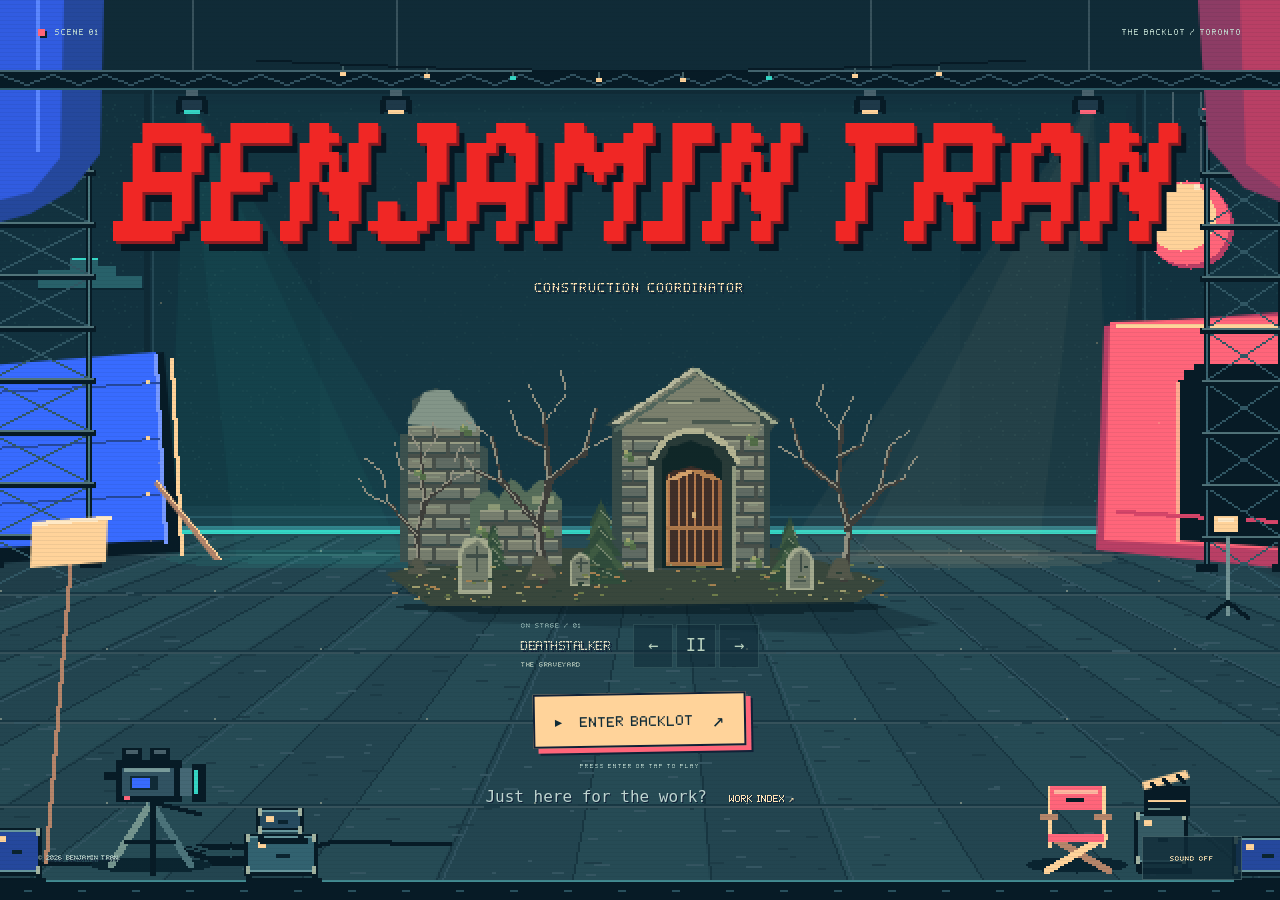
==== commit dca50deb: "Add Cupra stair and wooden hallway to scenic showcase" ====
--- a/index.html
+++ b/index.html
@@ -57,7 +57,7 @@
 <dialog id="panel" class="panel" aria-labelledby="panel-title"><div id="panel-inner"></div></dialog>
 <div id="toast" class="toast" role="status" aria-live="polite"></div>
 <noscript><div class="no-js">This interactive portfolio needs JavaScript. Enable JavaScript to browse the projects, or <a href="mailto:contact@benjamintran.ca">contact Ben</a>.</div></noscript>
-<script type="module" src="backlot/app.mjs?v=cleanup1"></script>
+<script type="module" src="backlot/app.mjs?v=cupra1"></script>
 </body>
 </html>
 
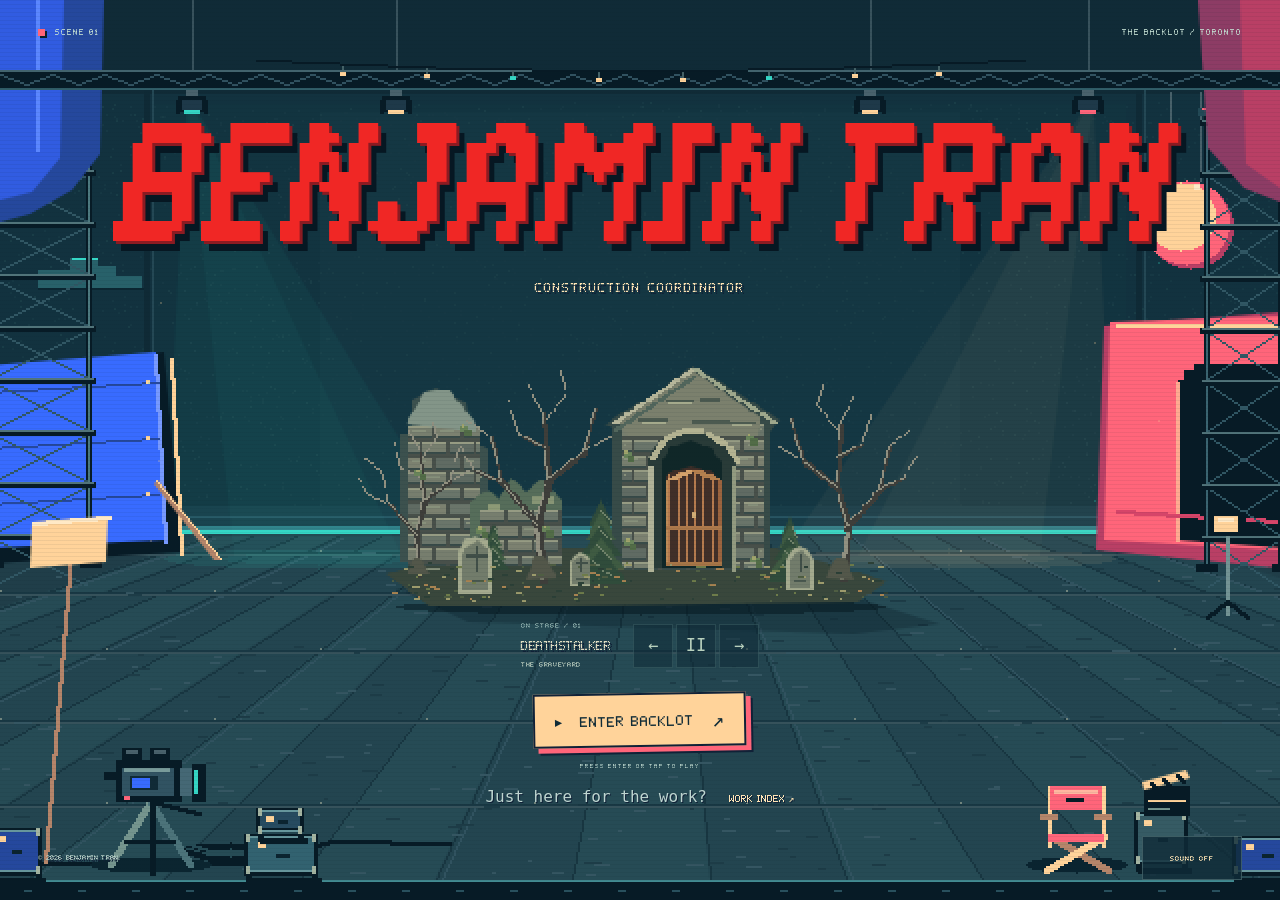
==== commit 918812d2: "Add the found-screw treasure gag Hide a tiny walkable screw beside Frankie’s lumber stack, celebrate" ====
--- a/index.html
+++ b/index.html
@@ -42,6 +42,7 @@
   <canvas id="world" tabindex="0" aria-label="Explore the backlot using arrow keys or WASD. Press E near a stage, prop, or cat to interact. You can also use Work index to access every project.">Explore Benjamin Tran's work using the Work index button.</canvas>
   <div class="scene-grain" aria-hidden="true"></div>
   <aside id="take-hud" class="take-hud" hidden><div><span id="take-number">TAKE 01</span><strong id="take-call" role="status" aria-live="polite">QUIET ON SET</strong></div><button id="cut-button" aria-label="End the scene and return to exploring">CUT <span>ESC</span></button></aside>
+  <aside id="treasure-hud" class="treasure-hud" role="status" aria-live="polite" hidden><span class="treasure-screw" aria-hidden="true"><i></i></span><div><small>FOUND TREASURE</small><strong>YOU FOUND A PERFECTLY GOOD SCREW</strong><p>Put it in your pocket. You’ll need it the moment after you forget where it came from.</p></div></aside>
   <button id="minimap-button" class="minimap" aria-label="Open the lot map"><span>STUDIO LOT <span class="map-plus">+</span></span><canvas id="minimap" width="160" height="120" aria-hidden="true"></canvas><small>YOU ARE HERE <i></i></small></button>
   <div id="place" class="place"><span id="place-number">EXT.</span><span id="place-name">THE BACKLOT</span></div>
   <aside id="monitor" class="monitor monitor-compact" aria-label="Featured project">
@@ -57,7 +58,7 @@
 <dialog id="panel" class="panel" aria-labelledby="panel-title"><div id="panel-inner"></div></dialog>
 <div id="toast" class="toast" role="status" aria-live="polite"></div>
 <noscript><div class="no-js">This interactive portfolio needs JavaScript. Enable JavaScript to browse the projects, or <a href="mailto:contact@benjamintran.ca">contact Ben</a>.</div></noscript>
-<script type="module" src="backlot/app.mjs?v=cupra1"></script>
+<script type="module" src="backlot/app.mjs?v=screw1"></script>
 </body>
 </html>
 
--- a/backlot/style.css
+++ b/backlot/style.css
@@ -36,13 +36,14 @@
 .crew-seal{position:absolute;right:55px;bottom:105px;border:2px solid #a8c1a1;color:#c8d8ac;box-shadow:inset 0 0 0 3px #132b36;padding:10px 12px;font-family:var(--pixel);font-size:9px;line-height:1.8;transform:rotate(-6deg);background:#132b36d9}.crew-seal span{color:#dd9c9a;margin-left:7px}
 .take-hud{position:absolute;top:25px;left:50%;transform:translateX(-50%);z-index:3;background:#14232cec;border:2px solid #d6c198;box-shadow:3px 3px 0 #0c1729;padding:12px 15px;display:flex;align-items:center;justify-content:space-between;gap:25px;min-width:310px;max-width:calc(100% - 30px)}
 .take-hud strong{display:block;font-family:var(--pixel);font-size:16px;font-weight:normal;line-height:1.5;color:#f0dab2}.take-hud div>span{display:block;font-size:8px;color:#d9957d;letter-spacing:2px;margin-bottom:6px}.take-hud button{font-family:var(--pixel);font-size:12px;padding:11px;border:1px solid #7d8d81;min-height:44px}.take-hud button span{font-family:var(--mono);display:block;font-size:7px;margin-top:5px;color:#a0b5aa}
+.treasure-hud{position:absolute;left:50%;top:50%;z-index:5;transform:translate(-50%,-50%);width:min(520px,calc(100% - 34px));display:flex;align-items:center;gap:22px;padding:20px 24px;background:#142832f2;border:3px double #ead39a;box-shadow:6px 7px 0 #08131f;color:#e9dfbd;pointer-events:none;animation:treasure-found 2.8s steps(8,end)}.treasure-hud[hidden]{display:none}.treasure-hud small{display:block;margin-bottom:9px;font-family:var(--pixel);font-size:8px;letter-spacing:2px;color:#eca67f}.treasure-hud strong{display:block;font-family:var(--pixel);font-size:15px;font-weight:normal;line-height:1.6;color:#ffe3a4}.treasure-hud p{margin:8px 0 0;font-size:10px;line-height:1.65;color:#c7d2bd}.treasure-screw{position:relative;display:block;flex:0 0 48px;width:48px;height:58px;transform:rotate(-12deg);filter:drop-shadow(4px 4px 0 #091723);animation:treasure-screw .65s steps(4,end) infinite alternate}.treasure-screw:before{content:'';position:absolute;left:7px;top:3px;width:34px;height:11px;background:linear-gradient(#f5e8bd 0 3px,#b9c4b7 3px 8px,#657b7c 8px);box-shadow:inset 8px 0 #dce0ca,inset -6px 0 #384f57}.treasure-screw:after{content:'';position:absolute;left:19px;top:13px;width:13px;height:37px;background:repeating-linear-gradient(0deg,#d9dec9 0 4px,#50676b 4px 7px);clip-path:polygon(0 0,100% 0,100% 76%,50% 100%,0 76%)}.treasure-screw i:before,.treasure-screw i:after{content:'';position:absolute;z-index:1;background:#536a6c}.treasure-screw i:before{left:12px;top:7px;width:24px;height:2px}.treasure-screw i:after{left:23px;top:2px;width:2px;height:12px}@keyframes treasure-found{0%{opacity:0;transform:translate(-50%,-44%) scale(.8)}12%,88%{opacity:1;transform:translate(-50%,-50%) scale(1)}100%{opacity:0;transform:translate(-50%,-53%) scale(1)}}@keyframes treasure-screw{from{transform:rotate(-15deg) translateY(1px)}to{transform:rotate(-9deg) translateY(-3px)}}
 .rolling .monitor,.rolling .minimap,.rolling .place,.rolling .touch-controls,.rolling .interaction,.rolling .scene-hint{visibility:hidden}
 #lot.rolling:before,#lot.rolling:after{content:'';position:absolute;left:0;right:0;height:12px;background:#0c1824;z-index:1;pointer-events:none}#lot.rolling:before{top:0}#lot.rolling:after{bottom:0}
 .backstage-layout{padding:0 32px 5px}.backstage-drawing{display:block;width:100%;height:auto;image-rendering:pixelated;border:3px solid #2c424b;background:#253741}.backstage-note{display:flex;justify-content:space-between;gap:25px;padding:18px 0 0}.backstage-note p{font-size:11px;line-height:1.9;color:#4d6565;max-width:590px;margin:0}.backstage-note>span{font-family:var(--pixel);font-size:9px;line-height:1.7;color:#637769;white-space:nowrap}.crew-note{padding:15px;border:1px dashed #79927e;font-size:10px;line-height:1.8;color:#3b5d55;margin-bottom:18px}.title-return{font-size:10px;border:1px solid #819580;padding:13px 17px;margin-top:24px;min-height:44px;color:#304d50}
-body.calm .start-button>span{animation:none}body.calm .title-screen *,body.calm .title-screen *:before,body.calm .title-screen *:after{transition:none;animation:none}
+body.calm .start-button>span{animation:none}body.calm .title-screen *,body.calm .title-screen *:before,body.calm .title-screen *:after{transition:none;animation:none}body.calm .treasure-hud,body.calm .treasure-screw{animation:none}
 @media(max-width:560px){.cartridge-frame{inset:14px;padding:14px 10px;font-size:7px;letter-spacing:0}.title-content{padding:72px 22px 110px}.title-spark{font-size:18px;margin-bottom:24px}.title-content h1{font-size:clamp(44px,15.8vw,76px);letter-spacing:0}.title-content h1 span:last-child{letter-spacing:3px;font-size:1.75em}.title-role{font-size:9px;letter-spacing:1px;margin-top:21px}.title-rule{margin:29px 0 24px}.title-rule:before,.title-rule:after{width:42px}.start-button{font-size:16px}.title-work{font-size:10px}.title-instruction{font-size:7px}.title-footer{left:28px;right:28px;bottom:max(30px,env(safe-area-inset-bottom));font-size:6px;letter-spacing:0;gap:12px}.title-footer button{font-size:7px}.crew-seal{position:static;transform:rotate(-3deg);font-size:7px;margin-top:20px;padding:6px 9px}.take-hud{top:20px;min-width:0;width:calc(100% - 28px);padding:10px 12px;gap:12px}.take-hud strong{font-size:12px}.backstage-layout{padding:0 17px}.backstage-note{display:block}.backstage-note p{font-size:10px}.backstage-note>span{display:block;font-size:8px;margin-top:12px}}
 @media(max-height:580px) and (min-width:560px){.title-content{padding:45px 25px 55px}.title-spark{display:none}.title-content h1{font-size:46px}.title-content h1 span{display:inline}.title-content h1 span+span:before{content:' '}.title-content h1 span:last-child{font-size:1em;letter-spacing:1px;line-height:1.3}.title-role{font-size:10px;margin-top:14px}.title-rule{margin:15px 0 10px}.start-button{font-size:17px}.title-work{font-size:9px;min-height:35px;padding:7px 20px}.title-instruction{margin-top:4px;font-size:7px}.title-footer{bottom:22px;font-size:6px}.cartridge-frame{inset:12px;font-size:7px;padding:9px 14px}.crew-seal{bottom:55px;right:35px;font-size:7px}.take-hud{top:16px;padding:8px 12px}.take-hud strong{font-size:12px}}
-@media(prefers-reduced-motion:reduce){.start-button>span{animation:none}}
+@media(prefers-reduced-motion:reduce){.start-button>span,.treasure-hud,.treasure-screw{animation:none}}
 @media(max-height:700px) and (max-width:560px){.title-content{padding:60px 22px 90px}.title-spark{display:none}.title-content h1{font-size:48px}.title-role{margin-top:16px}.title-rule{margin:18px 0 16px}.title-instruction{margin-top:8px}.crew-seal{display:none}}
 
 @media(max-height:600px) and (max-width:560px){.title-content{padding:45px 22px 80px}.title-content h1{font-size:40px}.title-role{margin-top:12px}.title-rule{margin:12px 0}.title-instruction{margin-top:5px}}
@@ -158,6 +159,7 @@
 @media(max-width:860px){nav{gap:12px}.notebook-label{display:none}.notebook-button{min-width:35px;min-height:44px}}
 @media(max-width:560px){
  .topbar nav{gap:10px}.notebook-button{gap:4px}
+ .treasure-hud{gap:14px;padding:16px 15px}.treasure-hud strong{font-size:11px}.treasure-hud p{font-size:9px}.treasure-screw{flex-basis:39px;transform:scale(.82) rotate(-12deg);transform-origin:center}
  .panel[data-kind=notebook]{padding:5px 10px 7px 22px;width:calc(100vw - 22px);height:min(740px,calc(100dvh - 22px));max-height:calc(100dvh - 22px)}
  .panel[data-kind=notebook]:before{left:7px;width:6px}
  .notebook-cover-label{font-size:9px;min-height:35px}
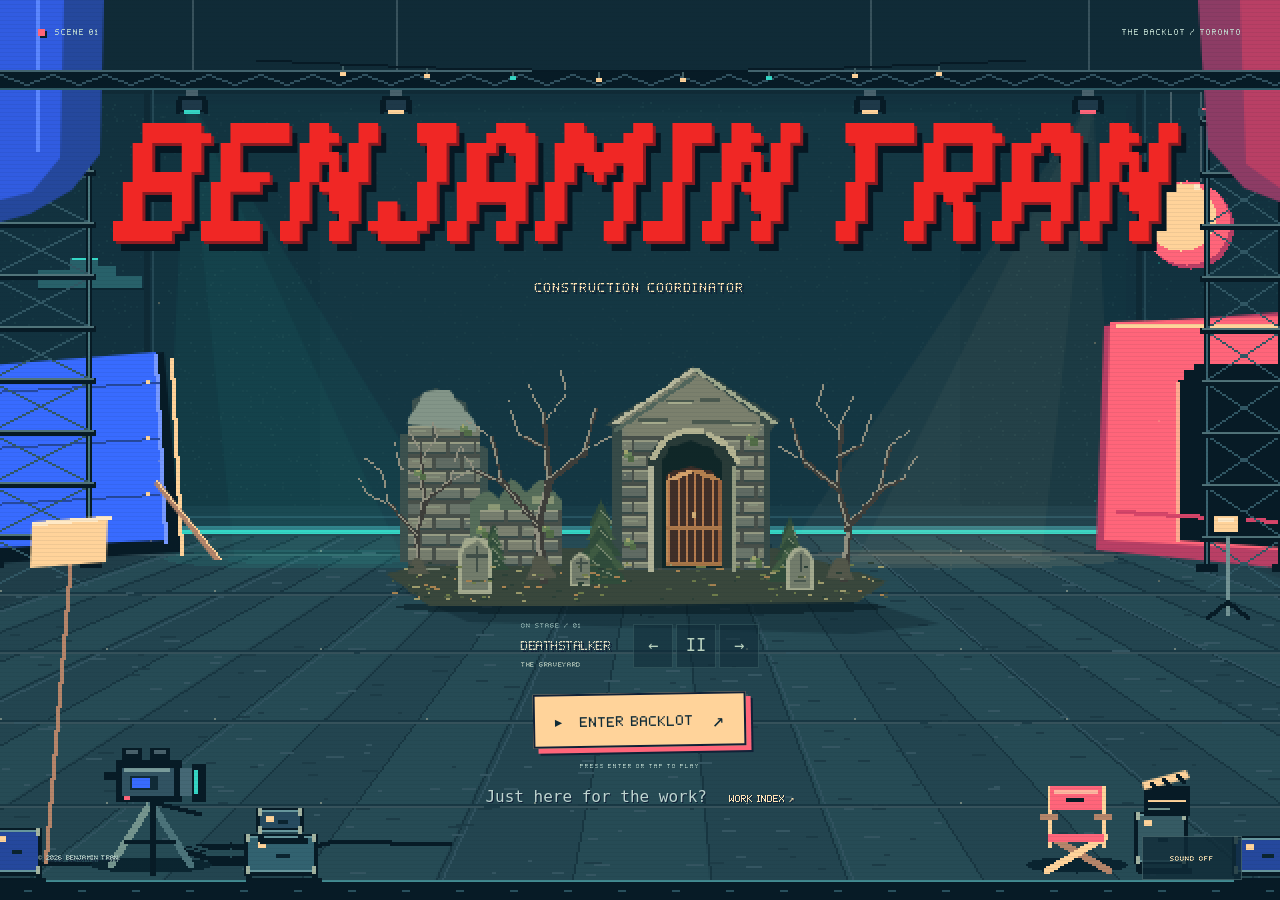
==== commit ee547c95: "Refresh the treasure stylesheet cache for release" ====
--- a/index.html
+++ b/index.html
@@ -5,7 +5,7 @@
 <title>Benjamin Tran</title>
 <meta name="description" content="Walk through a pixel-art film set and explore Benjamin Tran's scenic construction work for film, television, commercials and installations.">
 <link rel="preload" href="backlot/assets/pixel.ttf" as="font" type="font/ttf" crossorigin>
-<link rel="icon" href="backlot/assets/mark.svg" type="image/svg+xml"><link rel="stylesheet" href="backlot/style.css?v=cleanup1"><link rel="stylesheet" href="backlot/title.css?v=titlemenu2">
+<link rel="icon" href="backlot/assets/mark.svg" type="image/svg+xml"><link rel="stylesheet" href="backlot/style.css?v=screw1"><link rel="stylesheet" href="backlot/title.css?v=titlemenu2">
 </head>
 <body>
 <a class="skip" href="#title-work">Browse the work</a>
